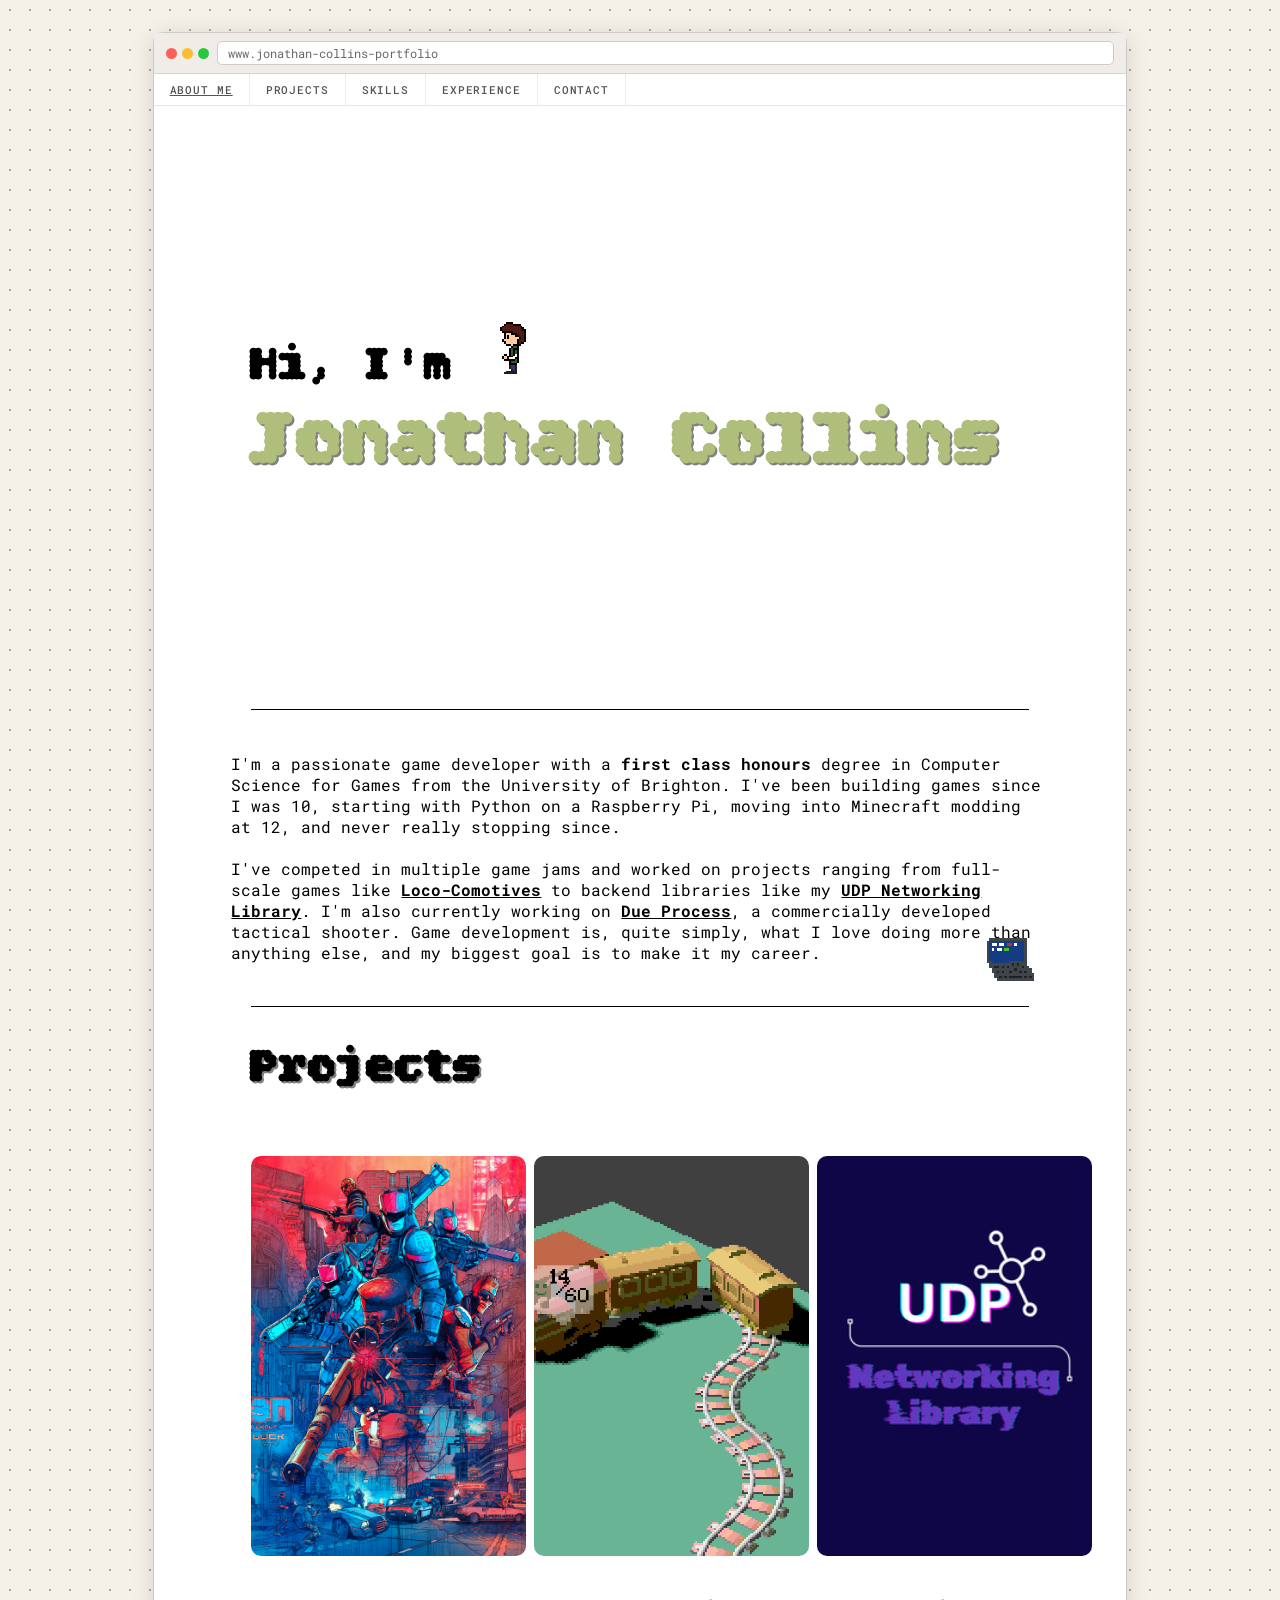
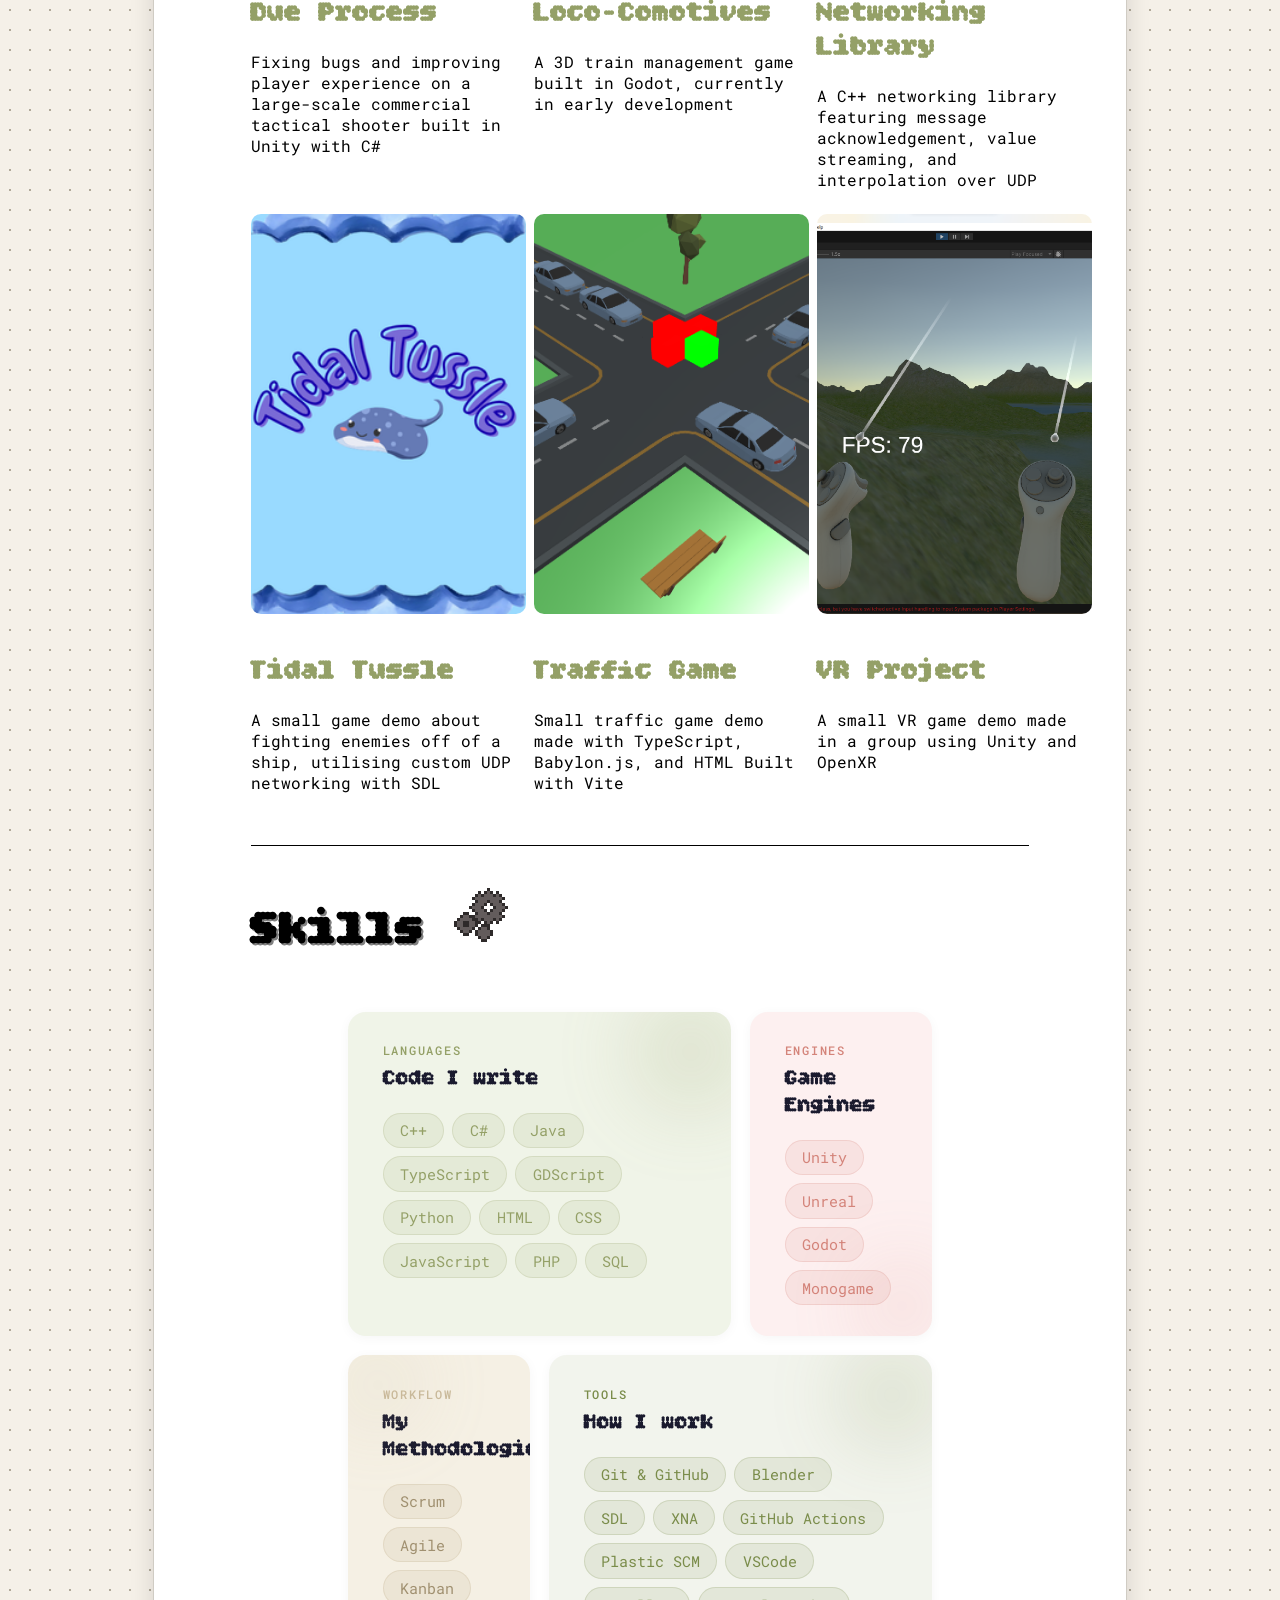
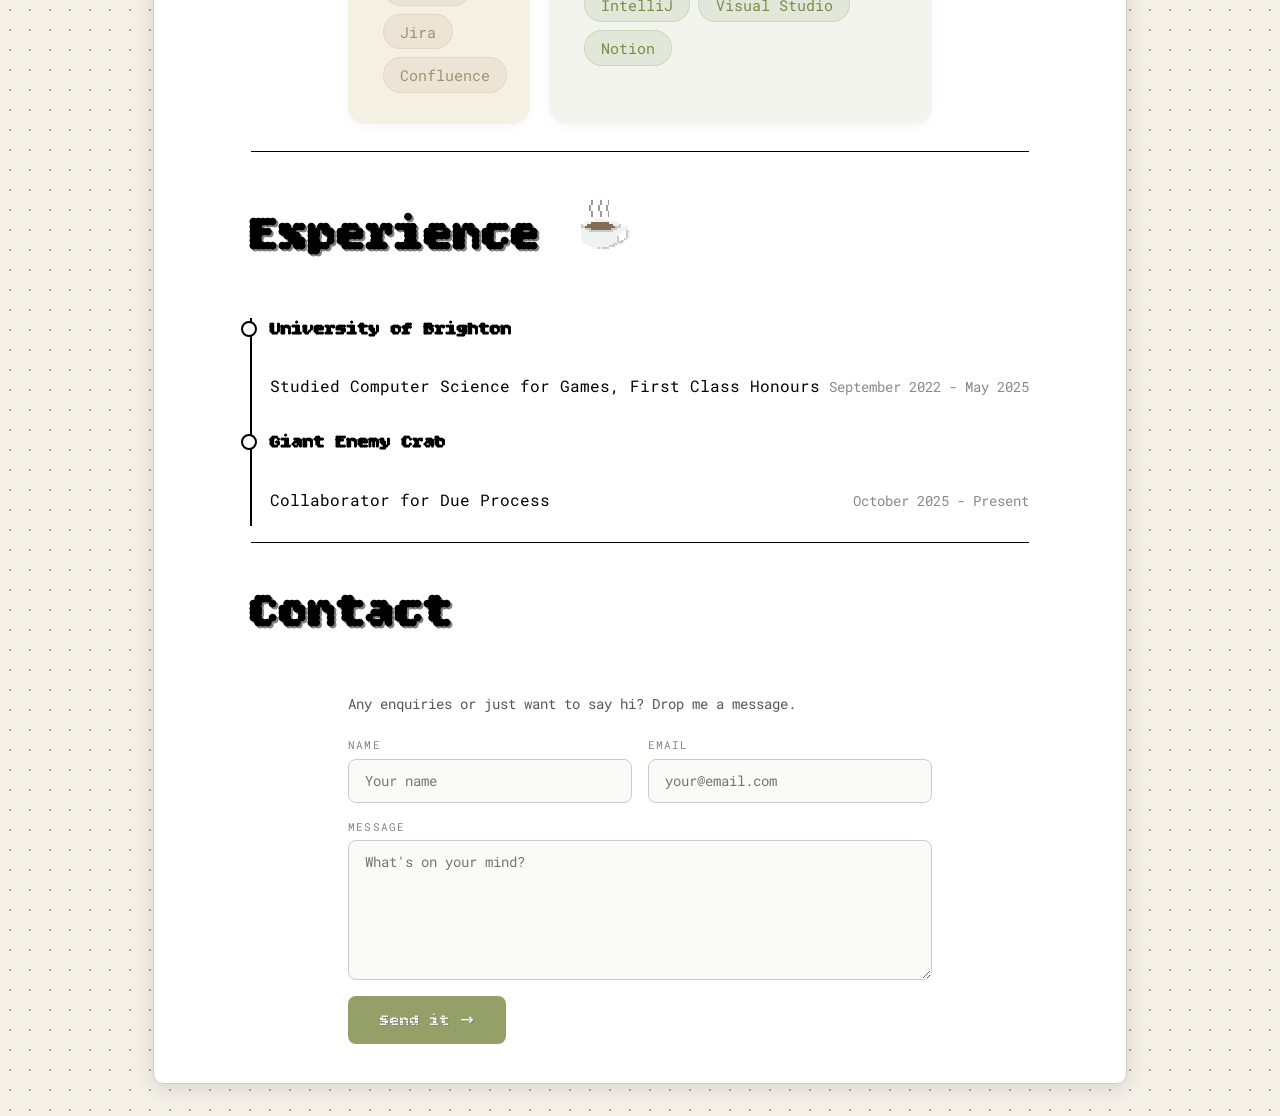
==== index.html @ 37aedd8f "Updated fake url in search bar to match real URL" ====
<!DOCTYPE HTML>
<html lang="en">
<head>
    <link rel="icon" type="image/x-icon" href="favicon.ico">
    <meta charset="UTF-8">
    <meta name="viewport" content="width=device-width, initial-scale=1.0">
    <title>Jonathan Collins</title>
    <link rel="stylesheet" href="stylesheet.css">
    <link rel="stylesheet" href="normalize.css">
    <link rel="preconnect" href="https://fonts.googleapis.com">
    <link rel="preconnect" href="https://fonts.gstatic.com" crossorigin>
    <link href="https://fonts.googleapis.com/css2?family=Bitcount:wght@100..900&family=Roboto+Mono:ital,wght@0,100..700;1,100..700&display=swap" rel="stylesheet">
</head>
<body>
    <div class="grid-bg">
        <div class="browser-window">

            <div class="search-bar">
                <div class="search-dots">
                    <div class="browser-dot dot-red"></div>
                    <div class="browser-dot dot-yellow"></div>
                    <div class="browser-dot dot-green"></div>
                </div>
                <div class="browser-address">www.jonathan-collins-portfolio</div>
            </div>

            <div class="nav">
                <a class="nav-item active">About Me</a>
                <a href="#project" class="nav-item">Projects</a>
                <a href="#skills" class="nav-item">Skills</a>
                <a href="#experience" class="nav-item">Experience</a>
                <a href="#contact" class="nav-item">Contact</a>
            </div>

            <div class="browser-intro">
                <div class="intro-content">
                    <div>
                        <h1>Hi, I'm 
                            <img src="images/little-jonny.gif" alt="Jonny sprite" class="sprite">
                            <br><span class="name-styling">Jonathan Collins</span>
                        </h1>
                    </div>
                </div>
            </div>

            <hr width="80%" size="2" color="gray">

            <div class="bio-styling">
                <p>I'm a passionate game developer with a <b>first class honours</b> degree 
                in Computer Science for Games from the University of Brighton. I've been 
                building games since I was 10, starting with Python on a Raspberry Pi, 
                moving into Minecraft modding at 12, and never really stopping since. 
                <br><br>
                I've competed in multiple game jams and worked on projects ranging from 
                full-scale games like <a href="loco.html"><b>Loco-Comotives</b></a> to backend libraries like
                my <a href="networking-library.html"><b>UDP Networking Library</b></a>. I'm also currently working on 
                <a href="due-process.html"><b>Due Process</b></a>, a commercially developed tactical shooter.
                Game development is, quite simply, what I love doing more than anything else, and my biggest goal
                is to make it my career.</p>
                <img src="images/laptop-sprite.gif" alt="Laptop Sprite" class="laptop-sprite">
            </div>

            <hr width="80%" size="2" color="gray">

            <div class="project-library">
                <h1 class="project-title" id="project">Projects</h1>
            </div>

            <div class="project-images-gd">
                <a href="due-process.html"><img src="images/due-process.webp" alt="Due Process" class="due-process-img"></a>
                <a href="loco.html"><img src="images/loco-1.png" alt="Loco-Comotives" class="loco-comotives-img"></a>
                <a href="networking-library.html"><img src="images/network-library.png" alt="Network Library" class="network-library-img"></a>
                <div class="dp-desc">
                    <h2><a href="due-process.html">Due Process</a></h2>
                    <p>Fixing bugs and improving player experience on a large-scale commercial tactical shooter built in Unity with C#</p>
                </div>
                <div class="lc-desc">
                    <h2><a href="loco.html">Loco-Comotives</a></h2>
                    <p>A 3D train management game built in Godot, currently in early development</p>
                </div>
                <div class="udp-desc">
                    <h2><a href="networking-library.html">Networking Library</a></h2>
                    <p>A C++ networking library featuring message acknowledgement, value streaming, and interpolation over UDP</p>
                </div>
                <a href="tidal-tussle.html"><img src="images/tidal-tussle.png" alt="Tidal Tussle" class="tidal-tussle-img"></a>
                <a href="traffic-game.html"><img src="images/traffic-game.png" alt="Traffic Game" class="traffic-game-img"></a>
                <a href="vr-project.html"><img src="images/VR-1.png" alt="VR Project" class="vr-project-img"></a>
                <div class="tidal-tussle-desc">
                    <h2><a href="tidal-tussle.html">Tidal Tussle</a></h2>
                    <p>A small game demo about fighting enemies off of a ship, utilising custom UDP networking with SDL</p>
                </div>
                <div class="traffic-game-desc">
                    <h2><a href="traffic-game.html">Traffic Game</a></h2>
                    <p>Small traffic game demo made with TypeScript, Babylon.js, and HTML Built with Vite</p>
                </div>
                <div class="vr-desc">
                    <h2><a href="vr-project.html">VR Project</a></h2>
                    <p>A small VR game demo made in a group using Unity and OpenXR</p>
                </div>
            </div>

            <hr width="80%" size="2" color="gray">

            <h1 class="experience-title" id="skills">Skills
                <img src="images/gears.png" alt="Gear sprite" class="gear-sprite">
            </h1>

            <div class="skills-section">
                <div class="bento">
                    <div class="card">
                        <div class="blob"></div>
                        <div class="card-category">Languages</div>
                        <div class="card-title">Code I write</div>
                        <div class="pill-group">
                            <span class="pill">C++</span>
                            <span class="pill">C#</span>
                            <span class="pill">Java</span>
                            <span class="pill">TypeScript</span>
                            <span class="pill">GDScript</span>
                            <span class="pill">Python</span>
                            <span class="pill">HTML</span>
                            <span class="pill">CSS</span>
                            <span class="pill">JavaScript</span>
                            <span class="pill">PHP</span>
                            <span class="pill">SQL</span>
                        </div>
                    </div>

                    <div class="card">
                        <div class="blob"></div>
                        <div class="card-category">Engines</div>
                        <div class="card-title">Game Engines</div>
                        <div class="pill-group">
                            <span class="pill">Unity</span>
                            <span class="pill">Unreal</span>
                            <span class="pill">Godot</span>
                            <span class="pill">Monogame</span>
                        </div>
                    </div>

                    <div class="card">
                        <div class="blob"></div>
                        <div class="card-category">Workflow</div>
                        <div class="card-title">My Methodologies</div>
                        <div class="pill-group">
                            <span class="pill">Scrum</span>
                            <span class="pill">Agile</span>
                            <span class="pill">Kanban</span>
                            <span class="pill">Jira</span>
                            <span class="pill">Confluence</span>
                        </div>
                    </div>

                    <div class="card">
                        <div class="blob"></div>
                        <div class="card-category">Tools</div>
                        <div class="card-title">How I work</div>
                        <div class="pill-group">
                            <span class="pill">Git &amp; GitHub</span>
                            <span class="pill">Blender</span>
                            <span class="pill">SDL</span>
                            <span class="pill">XNA</span>
                            <span class="pill">GitHub Actions</span>
                            <span class="pill">Plastic SCM</span>
                            <span class="pill">VSCode</span>
                            <span class="pill">IntelliJ</span>
                            <span class="pill">Visual Studio</span>
                            <span class="pill">Notion</span>
                        </div>
                    </div>
                </div>
            </div>

            <hr width="80%" size="2" color="gray">

            <h1 class="experience-title" id="experience">Experience
                <img src="images/coffee.gif" alt="Coffee sprite" class="coffee-sprite">
            </h1>

            <div class="timeline">
                <div class="entry">
                    <h3>University of Brighton</h3>
                    <div>
                        <p>Studied Computer Science for Games, First Class Honours</p>
                        <p class="subtle">September 2022 - May 2025</p>
                    </div>
                </div>
                <div class="entry">
                    <h3>Giant Enemy Crab</h3>
                    <div>
                        <p>Collaborator for Due Process</p>
                        <p class="subtle">October 2025 - Present</p>
                    </div>
                </div>
            </div>

            <hr width="80%" size="2" color="gray">

            <h1 class="experience-title" id="contact">Contact</h1>

            <div class="contact-section">
                <p class="contact-intro">Any enquiries or just want to say hi? Drop me a message.</p>
                <form action="https://formspree.io/f/xgoboboq" method="POST" class="contact-form">
                    <div class="form-row">
                        <div class="form-group">
                            <label class="form-label">Name</label>
                            <input type="text" name="name" class="form-input" placeholder="Your name" required>
                        </div>
                        <div class="form-group">
                            <label class="form-label">Email</label>
                            <input type="email" name="email" class="form-input" placeholder="your@email.com" required>
                        </div>
                    </div>
                    <div class="form-group">
                        <label class="form-label">Message</label>
                        <textarea name="message" class="form-input form-textarea" placeholder="What's on your mind?" required></textarea>
                    </div>
                    <button type="submit" class="form-submit">Send it →</button>
                </form>
            </div>

        </div>
    </div>
    <script src="script.js"></script>
</body>
</html>
---- stylesheet.css ----
html {
  scroll-behavior: smooth;
}

.grid-bg {
    min-height: 100vh;
    width: 100%;
    background-color: #f5f0e8;
    background-image: radial-gradient(circle, #b0a898 1px, transparent 1px);
    background-size: 20px 20px;
    display: flex;
    align-items: flex-start;
    justify-content: center;
    padding: 32px;
    box-sizing: border-box;
}

.browser-window {
    width: 100%;
    max-width: 80%;
    background: #fff;
    border-radius: 10px;
    border: 1px solid #d0ccc4;
    box-shadow: 0 4px 24px rgba(0,0,0,0.13);
    min-height: calc(100vh - 64px);
}

p {
    font-family: 'Roboto Mono', monospace;
}

li {
    font-family: 'Roboto Mono', monospace;
}

.nav {
    background: #fff;
    border-bottom: 1px solid #e8e4de;
    display: flex;
}

.nav-item {
    padding: 8px 16px;
    font-family: 'Roboto Mono', monospace;
    font-size: 11px;
    font-weight: 500;
    letter-spacing: 0.08em;
    color: #555;
    text-transform: uppercase;
    border-right: 1px solid #f0ede8;
    cursor: default;
    text-decoration: none;
}

.nav-item.active {
    text-decoration: underline;
}

.search-bar {
    background: #f0ede8;
    border-bottom: 1px solid #d8d4cc;
    padding: 8px 12px;
    display: flex;
    align-items: center;
    gap: 8px;
}

.search-dots {
    display: flex;
    gap: 5px;
}

.browser-dot {
    width: 11px;
    height: 11px;
    border-radius: 50%;
}

.dot-red    { background: #ff5f57; }
.dot-yellow { background: #febc2e; }
.dot-green  { background: #28c840; }

.browser-address {
    flex: 1;
    background: #fff;
    border: 1px solid #d0ccc4;
    border-radius: 5px;
    padding: 3px 10px;
    font-family: 'Roboto Mono', monospace;
    font-size: 12px;
    color: #666;
}

h1 .name-styling {
    font-size: 78px;
    color: #afbe7a;
    text-shadow: gray 2px 2px;
    transition: font-size 0.3s ease, color 0.3s ease;
}

h1 .name-styling:hover {
    font-size: 84px;
    color: #94a067;
}

h1 {
    font-family: "Bitcount", system-ui;
    font-size: 48px !important;
}

.browser-intro {
    display: flex;
    flex-direction: column;
    justify-content: center;
    align-items: flex-start;
    min-height: 400px;
    padding: 10%;
}

.game-content {
    display: flex;
    flex-direction: column;
    justify-content: center;
    align-items: flex-start;
    padding: 2%;
}

h2 {
    font-family: "Bitcount", system-ui;
    font-size: 26px;
    font-style: normal;
}

div {
    font-family: "Bitcount", system-ui;
    font-optical-sizing: auto;
    font-style: normal;

}

@keyframes fadeOut {
  to {
    opacity: 0;
    transform: translateY(-10px);
  }
}

@keyframes fadeIn {
  from {
    opacity: 0;
    transform: translateY(10px);
  }
  to {
    opacity: 1;
    transform: translateY(0);
  }
}

.browser-intro {
    animation: fadeIn 0.5s ease both;
}

.bio-styling {
    display: flex;
    padding-top: 2%;
    padding-bottom: 2%;
    padding-left: 8%;
    padding-right: 8%;
    justify-content: center;
    align-items: flex-start;
    min-height: 100px;
    text-align: centre;
    position: relative;
}

.bio-styling a {
    text-decoration: underline;
    color: #000;
}

hr {
    border: none;
    border-top: 1px solid #000;
    width: 0;
}

hr.animate {
  animation: expandLine 1s ease forwards;
}

@keyframes expandLine {
  to {
    width: 80%;
  }
}

.project-title {
    padding-left: 10%;
    text-shadow: gray 2px 2px;
}

.intro-content {
    display: flex;
    flex-direction: row;
    align-items: center;
    gap: 24px;
}

.sprite {
    width: 60px;
    image-rendering: pixelated;
}

.laptop-sprite {
    position: absolute;
    bottom: 0;
    right: 8%;
    width: 80px;
    image-rendering: pixelated;
}

.coffee-sprite {
    width: 60px;
    image-rendering: pixelated;
}

.project-images-gd img {
    width: 275px;
    height: 400px;
    object-fit: cover;
    border-radius: 10px;
    transition: transform 0.3s ease;
}

.project-images-gd img:hover {
    cursor: pointer;
    transform: scale(1.05);
}

.project-images-gd {
    display: grid;
    justify-content: centre;
    grid-template-columns: 1fr 1fr 1fr;
    grid-template-rows: 0.5fr 0.5fr 0.5fr 0.5fr;
    grid-template-areas: 
        "due-process-img loco-comotives-img network-library-img"
        "dp-desc lc-desc udp-desc"
        "tidal-tussle-img traffic-game-img vr-project-img"
        "tidal-tussle-desc traffic-game-desc vr-desc";
    padding-left: 10%;
    padding-right: 10%;
    padding-top: 2%;
    align-items: start;
    gap: 8px 8px;
    transition: transform 0.3s ease;
    margin-top: 40px;
    width: 80%;
}

.project-images-gd a {
    text-decoration: none;
    color: #94a067;
    font-size: 28px;
    transition: font-size 0.3s ease;
}

.project-images-gd a:hover {
    font-size: 30px;
}
.due-process-img {
    grid-area: due-process-img;
}

.loco-comotives-img {
    grid-area: loco-comotives-img;
}

.network-library-img {
    grid-area: network-library-img;
}

.dp-desc {
    grid-area: dp-desc;
}

.lc-desc {
    grid-area: lc-desc;
}

.udp-desc {
    grid-area: udp-desc;
}

.tidal-tussle-img {
    grid-area: tidal-tussle-img;
}

.traffic-game-img {
    grid-area: traffic-game-img;
}

.vr-project-img {
    grid-area: vr-project-img;
}

.tidal-tussle-desc {
    grid-area: tidal-tussle-desc;
}

.traffic-game-desc {
    grid-area: traffic-game-desc;
}

.vr-desc {
    grid-area: vr-desc;
}

.play-btn {
    display: inline-block;
    font-family: "Bitcount", system-ui;
    font-size: 1rem;
    background: #94a067;
    color: white;
    padding: 0.85rem 2rem;
    border-radius: 8px;
    text-decoration: none;
    text-shadow: gray 1px 1px;
    transition: background 0.2s, transform 0.15s;
}
.play-btn:hover {
    background: #7a8c4a;
    transform: translateY(-2px);
}

.experience-title {
    padding-left: 10%;
    padding-top: 10px;
    padding-bottom: 20px;
    text-shadow: gray 2px 2px;
}

.maingrid {
    display: grid;
    grid-template-columns: 50% 50%;
    padding-left: 10px;
    width: 100%;
}

.maingrid-tt {
    display: grid;
    grid-template-columns: 40% 60%;
    padding: 1% 10%;
    width: 100%;
}

.maingrid-networking {
    display: grid;
    grid-template-columns: 40% 60%;
    padding-left: 10%;
    padding-right: 10%;
    width: 100%;
}



.maingrid-traffic {
    display: grid;
    grid-template-columns: 40% 60%;
    padding-left: 10%;
    padding-right: 10%;
    width: 80%;
}

.maingrid-vr {
    display: grid;
    grid-template-columns: 50% 50%;
    padding-left: 10%;
    padding-right: 10%;
    width: 100%;
}


.gallery{
    display: flex;
    width: 100%;
    gap: 5px;
}

.gallery img {
    height: 250px;
    flex: 1;
    object-fit: cover;
    object-position: center;
    overflow: hidden;
    transition: 0.5s all cubic-bezier(0.175, 0.885, 0.32, 1);
    cursor: pointer;
}

.gallery img:hover{
    flex: 2
}

.networking-header {
    color: purple;
    text-shadow: black 2px 2px;
}

.glow-purple {
    text-shadow: 2px 2px 5px plum;
}

.joystick, .fish {
    height: 70px;
    float: right;
}

.demo-img, iframe {
    border: 1px solid #94a067;
    border-radius: 6px;
}

.features-list {
    display: grid;
    grid-template-columns: 1fr 1fr;
    width: 60%;
    text-align: center;
    gap: 10px;
    list-style: none;
    padding: 0;
}

.features-list li {
    border: 1px solid purple;
    border-left: 3px solid purple;
    border-radius: 4px;
}

.timeline {
  position: relative;
  padding-left: 12%;
  padding-right: 10%
}

.timeline::before {
  content: '';
  position: absolute;
  left: calc(10% - 1px); /* align with where content starts */
  top: 0;
  width: 2px;
  height: 100%;
  background: #000;
}
.entry {
  position: relative;
  margin-bottom: 1rem;
}

.entry::before {
  content: '';
  position: absolute;
  left: calc(-2% - 14px); /* pulls it back to sit on the line */
  top: 3px;
  width: 12px;
  height: 12px;
  border-radius: 50%;
  background: #fff;
  border: 2px solid #000;
}
.entry div {
  display: flex;
  justify-content: space-between;
  align-items: baseline;
}
.subtle {
  color: #888;
  font-size: 0.85em;
}

.maingrid-dueprocess {
    display: grid;
    grid-template-columns: 1fr 1fr;
    grid-template-areas:
        "iframe          dp-responsibilities"
        "resp2           bug";
    gap: 20px;
    padding-left: 5%;
    padding-right: 5%;
    width: 90%;
}

.dp-responsibilities {
    grid-area: dp-responsibilities;
}

.iframe {
    grid-area: iframe;
    align-self: center;
}

.features-list-tt {
    display: grid;
    grid-template-columns: 1fr 1fr;
    width: 60%;
    text-align: center;
    gap: 10px;
    list-style: none;
    padding: 0;
}

.features-list-tt li {
    border: 1px solid powderblue;
    border-left: 3px solid powderblue;
    border-radius: 4px;
}

.loco-features{
    display: grid;
    justify-content: centre;
    grid-template-columns: 1fr 1fr;
    grid-template-rows: 0.5fr;
    grid-template-areas: 
        "loco-future loco-systems";
    padding-left: 10%;
    padding-right: 10%;
    padding-top: 2%;
    align-items: start;
    gap: 5% 5%;
    transition: transform 0.3s ease;
    margin-top: 40px;
    width: 90%;
}

.traffic {
    float: right;
}

.features-list-traffic {
    display: grid;
    grid-template-columns: 1fr 1fr;
    width: 60%;
    text-align: center;
    gap: 10px;
    list-style: none;
    padding: 0;
}

.features-list-traffic li {
    border: 1px solid black;
    border-left: 3px solid black;
    border-radius: 4px;
}

.skills-section {
    padding: 0% 20%;
    padding-bottom: 2%;
}

.bento {
  display: grid;
  grid-template-columns: repeat(6, 1fr);
  gap: 1.2rem;
  width: 100%;
}

.card {
  background: var(--card);
  border: 1px solid var(--border);
  border-radius: 18px;
  padding: 1.92rem 2.16rem;
  box-shadow: 0 2px 12px rgba(0,0,0,0.04);
  transition: transform 0.25s ease, box-shadow 0.25s ease;
  animation: slideIn 0.5s ease both;
  overflow: hidden;
  position: relative;
}

.card:hover {
  transform: translateY(-4px);
  box-shadow: 0 12px 32px rgba(0,0,0,0.09);
}

.card:nth-child(1) { grid-column: span 4; background: #f0f4e8; animation-delay: 0.05s; }
.card:nth-child(2) { grid-column: span 2; background: #fdf0f0; animation-delay: 0.10s; }
.card:nth-child(3) { grid-column: span 2; background: #f5f0e4; animation-delay: 0.15s; }
.card:nth-child(4) { grid-column: span 4; background: #f2f4ed; animation-delay: 0.20s; }

@keyframes slideIn {
  from { opacity: 0; transform: translateY(20px); }
  to   { opacity: 1; transform: translateY(0); }
}

.card-icon { font-size: 1.92rem; margin-bottom: 1.08rem; display: block; }

.card-category {
  font-size: 0.78rem;
  letter-spacing: 0.14em;
  text-transform: uppercase;
  font-weight: 500;
  margin-bottom: 0.4rem;
  font-family: 'Roboto Mono', monospace;
}

.card:nth-child(1) .card-category { color: #94a067; }
.card:nth-child(2) .card-category { color: #d4847a; }
.card:nth-child(3) .card-category { color: #c9b99a; }
.card:nth-child(4) .card-category { color: #7a8c4a; }

.card-title {
  font-family: "Bitcount", system-ui;
  font-size: 1.38rem;
  font-weight: 600;
  margin-bottom: 1.32rem;
  color: #1a1a2e;
}

.pill-group { display: flex; flex-wrap: wrap; gap: 0.5rem; }

.pill {
  padding: 0.42rem 1.02rem;
  border-radius: 999px;
  font-size: 0.936rem;
  font-family: 'Roboto Mono', monospace;
  border: 1px solid transparent;
  cursor: default;
  transition: all 0.2s;
}

.card:nth-child(1) .pill { background: rgba(148,160,103,0.12); color: #94a067; border-color: rgba(148,160,103,0.2); }
.card:nth-child(1) .pill:hover { background: #94a067; color: white; }

.card:nth-child(2) .pill { background: rgba(212,132,122,0.12); color: #d4847a; border-color: rgba(212,132,122,0.2); }
.card:nth-child(2) .pill:hover { background: #d4847a; color: white; }

.card:nth-child(3) .pill { background: rgba(201,185,154,0.2); color: #a09070; border-color: rgba(201,185,154,0.3); }
.card:nth-child(3) .pill:hover { background: #c9b99a; color: white; }

.card:nth-child(4) .pill { background: rgba(122,140,74,0.12); color: #7a8c4a; border-color: rgba(122,140,74,0.2); }
.card:nth-child(4) .pill:hover { background: #7a8c4a; color: white; }

.blob {
  position: absolute;
  border-radius: 50%;
  filter: blur(40px);
  opacity: 0.2;
  pointer-events: none;
}

.card:nth-child(1) .blob { width: 120px; height: 120px; background: #94a067; right: -20px; top: -20px; }
.card:nth-child(2) .blob { width:  80px; height:  80px; background: #d4847a; right: -10px; bottom: -10px; }
.card:nth-child(3) .blob { width:  80px; height:  80px; background: #c9b99a; left: -10px;  top: -10px; }
.card:nth-child(4) .blob { width: 100px; height: 100px; background: #7a8c4a; right: -10px; top: -10px; }

@media (max-width: 640px) {
  .card:nth-child(n) { grid-column: span 6; }
}

.contact-section {
    padding: 0 20%;
    padding-bottom: 4%;
}

.contact-intro {
    margin-bottom: 1.5rem;
    color: #555;
    font-size: 0.9rem;
}

.contact-form {
    display: flex;
    flex-direction: column;
    gap: 1rem;
}

.form-row {
    display: grid;
    grid-template-columns: 1fr 1fr;
    gap: 1rem;
}

.form-group {
    display: flex;
    flex-direction: column;
    gap: 0.4rem;
}

.form-label {
    font-family: 'Roboto Mono', monospace;
    font-size: 0.7rem;
    letter-spacing: 0.1em;
    text-transform: uppercase;
    color: #888;
}

.form-input {
    font-family: 'Roboto Mono', monospace;
    font-size: 0.85rem;
    padding: 0.75rem 1rem;
    border: 1px solid #d0ccc4;
    border-radius: 8px;
    background: #fafaf8;
    color: #333;
    outline: none;
    transition: border-color 0.2s, box-shadow 0.2s;
    width: 100%;
    box-sizing: border-box;
}

.form-input:focus {
    border-color: #94a067;
    box-shadow: 0 0 0 3px rgba(148, 160, 103, 0.15);
}

.form-textarea {
    resize: vertical;
    min-height: 140px;
}

.form-submit {
    font-family: "Bitcount", system-ui;
    font-size: 1rem;
    background: #94a067;
    color: white;
    border: none;
    border-radius: 8px;
    padding: 0.85rem 2rem;
    cursor: pointer;
    align-self: flex-start;
    transition: background 0.2s, transform 0.15s;
    text-shadow: gray 1px 1px;
}

.form-submit:hover {
    background: #7a8c4a;
    transform: translateY(-2px);
}


.tt-grade-badge {
    display: inline-flex;
    align-items: center;
    gap: 8px;
    background: #E1F5EE;
    border: 1px solid #5DCAA5;
    border-radius: 6px;
    padding: 6px 14px;
    font-size: 13px;
    font-weight: 700;
    color: #085041;
    font-family: 'Space Mono', monospace;
}

.tt-grade-num {
    font-size: 20px;
    font-weight: 700;
    color: #0F6E56;
}

.tt-row-pro .tt-icon { color: #0F6E56; }
.tt-row-con .tt-icon { color: #A32D2D; }
.tt-row-pro .tt-row-text { color: #085041; }
.tt-row-con .tt-row-text { color: #555; }


.tt-col {
    padding: 1.25rem;
}

.tt-col-udp  { background: #E1F5EE; }
.tt-col-tcp  { background: #f9f9f9; }

.tt-col-divider {
    display: flex;
    align-items: center;
    justify-content: center;
    padding: 0 1rem;
    font-size: 11px;
    font-weight: 700;
    color: #999;
    border-left: 1px solid #ccc;
    border-right: 1px solid #ccc;
    background: #fff;
    writing-mode: vertical-rl;
    letter-spacing: 0.12em;
    text-transform: uppercase;
    font-family: 'Space Mono', monospace;
}

.tt-col-title {
    font-family: 'Syne', sans-serif;
    font-size: 16px;
    font-weight: 800;
    margin: 0 0 0.75rem;
}

.tt-col-udp .tt-col-title { color: #0F6E56; }
.tt-col-tcp .tt-col-title { color: #222; }

.tt-row {
    display: flex;
    align-items: flex-start;
    gap: 8px;
    margin-bottom: 10px;
    font-size: 12px;
    line-height: 1.5;
    font-family: 'Space Mono', monospace;
}

.tt-row:last-child { margin-bottom: 0; }


.tt-compare {
    padding: 1.5rem 5% 2rem;
    align-self: center;
}

.tt-compare-label {
    font-size: 11px;
    font-weight: 700;
    letter-spacing: 0.1em;
    text-transform: uppercase;
    color: #888;
    margin: 0 0 1rem;
    font-family: 'Space Mono', monospace;
}

.tt-compare-grid {
    display: grid;
    grid-template-columns: 1fr auto 1fr;
    align-items: stretch;
    border: 1px solid #ccc;
    border-radius: 12px;
    overflow: hidden;
}


.tt-terminal {
    background: #0d1117;
    border-radius: 10px;
    overflow: hidden;
    border: 1px solid #30363d;
    width: 70%
}

.tt-terminal-bar {
    background: #161b22;
    padding: 10px 14px;
    display: flex;
    align-items: center;
    gap: 6px;
    border-bottom: 1px solid #30363d;
}

.tt-dot {
    width: 11px;
    height: 11px;
    border-radius: 50%;
}

.tt-dot-r { background: #ff5f57; }
.tt-dot-y { background: #ffbd2e; }
.tt-dot-g { background: #28c840; }

.tt-filename {
    font-size: 11px;
    color: #8b949e;
    margin-left: 6px;
    font-family: 'Space Mono', monospace;
}

.tt-code {
    padding: 14px 16px;
    font-size: 10.5px;
    line-height: 1.65;
    color: #e6edf3;
    font-family: 'Space Mono', monospace;
    overflow-x: auto;
}

.tt-code .kw  { color: #ff7b72; }
.tt-code .fn  { color: #d2a8ff; }
.tt-code .str { color: #a5d6ff; }
.tt-code .cm  { color: #8b949e; }
.tt-code .tp  { color: #ffa657; }

.dp-header {
    display: grid;
    grid-template-columns: 1fr 1fr;
    padding-left: 10px;
    width: 100%;
    align-items: center;
}

.dp-header iframe {
    width: 100%;
    max-width: 560px;
    height: 315px;
}
/*DP VIDEO FIX*/
@media (min-width: 1025px) and (max-width: 1520px){
    .dp-header {
        grid-template-columns: 1fr;
    }
    .dp-header iframe {
        width: 100%;
        max-width: 462;
        height: 260px;
        justify-self: center;
    }
}
/*IPAD FIXES*/
@media (min-width: 769px) and (max-width: 1024px) {

  .browser-window {
    max-width: 100%;
  }

  .grid-bg {
    padding: 16px;
  }

  /* Hero grid: stack on tablet */
  .maingrid {
    grid-template-columns: 1fr;
  }
  .dp-header {
      grid-template-columns: 1fr;
  }
  .dp-header iframe {
      width: 100%;
      max-width: 462;
      height: 260px;
      justify-self: center;

  }

  .maingrid iframe {
    width: 100%;
    height: 260px;
  }

  /* Due Process bottom section: 2x2 grid instead of broken 2-col */
  .maingrid-dueprocess {
    grid-template-columns: 1fr 1fr;
    grid-template-areas:
      "iframe       dp-responsibilities"
      "resp2        bug";
    width: auto;
    padding-left: 4%;
    padding-right: 4%;
  }

  .maingrid-dueprocess .iframe iframe {
    width: 100%;
  }

  /* Tidal Tussle grids */
  .maingrid-tt,
  .maingrid-networking {
    grid-template-columns: 1fr;
    padding-left: 4%;
    padding-right: 4%;
    width: auto;
  }

  .tt-terminal {
    width: 100%;
    box-sizing: border-box;
  }

  .tt-compare-grid {
    grid-template-columns: 1fr auto 1fr;
  }

  /* Other project grids */
  .maingrid-traffic,
  .maingrid-vr {
    grid-template-columns: 1fr;
    padding-left: 4%;
    padding-right: 4%;
    width: auto;
  }

  /* Skills: 2 col instead of 6 */
  .bento {
    grid-template-columns: 1fr 1fr;
  }

  .card:nth-child(n) {
    grid-column: span 1;
  }

  .skills-section {
    padding: 0 8%;
    padding-bottom: 4%;
  }

  .contact-section {
    padding: 0 8%;
    padding-bottom: 4%;
  }

  /* Project grid */
  .project-images-gd {
    grid-template-columns: 1fr 1fr;
    grid-template-areas:
      "due-process-img     loco-comotives-img"
      "dp-desc             lc-desc"
      "network-library-img tidal-tussle-img"
      "udp-desc            tidal-tussle-desc"
      "traffic-game-img    vr-project-img"
      "traffic-game-desc   vr-desc";
    padding-left: 4%;
    padding-right: 4%;
    width: auto;
  }

  .project-images-gd img {
    width: 100%;
  }
}
/* ============================================
   MOBILE FIXES — paste at the bottom of stylesheet.css
   ============================================ */

@media (max-width: 768px) {

  /* --- Outer wrapper --- */
  .grid-bg {
    padding: 12px;
  }

  .browser-window {
    max-width: 100%;
  }

  /* --- Nav: allow wrapping, smaller text --- */
  .nav {
    flex-wrap: wrap;
  }

  .nav-item {
    font-size: 9px;
    padding: 6px 10px;
  }

  /* --- Intro --- */
  .browser-intro {
    min-height: 280px;
    padding: 8%;
  }

  h1 .name-styling {
    font-size: 48px;
  }

  h1 .name-styling:hover {
    font-size: 52px;
  }

  h1 {
    font-size: 36px !important;
  }

  /* --- Bio: hide the laptop sprite on mobile, it overlaps text --- */
  .laptop-sprite {
    display: none;
  }

  .bio-styling {
    padding: 4% 6%;
  }

  /* --- Projects: one card per project (image → title → description) --- */
  .project-images-gd {
    display: flex;
    flex-direction: column;
    padding: 0 6%;
    width: auto;
    margin-top: 20px;
    gap: 0;
  }

  /* Each image becomes the top of its card */
  .project-images-gd img {
    width: 100%;
    height: 200px;
    border-radius: 10px 10px 0 0;
    display: block;
  }

  /* Each desc block becomes the bottom of its card */
  .project-images-gd > div {
    border: 1px solid #e8e4de;
    border-top: none;
    border-radius: 0 0 10px 10px;
    padding: 12px 16px 20px;
    margin-bottom: 20px;
    background: #fafaf8;
  }

  .project-images-gd > div h2 {
    margin: 0 0 6px 0;
    font-size: 20px;
  }

  .project-images-gd > div p {
    margin: 0;
    font-size: 0.8rem;
    color: #555;
  }

  .project-images-gd a {
    font-size: 20px;
  }

  /* Reset grid-area since we're using flex now */
  .due-process-img,
  .loco-comotives-img,
  .network-library-img,
  .tidal-tussle-img,
  .traffic-game-img,
  .vr-project-img,
  .dp-desc,
  .lc-desc,
  .udp-desc,
  .tidal-tussle-desc,
  .traffic-game-desc,
  .vr-desc {
    grid-area: unset;
  }

  /* Force the correct visual order so image always comes before its desc */
  .due-process-img    { order: 1; }
  .dp-desc            { order: 2; }
  .loco-comotives-img { order: 3; }
  .lc-desc            { order: 4; }
  .network-library-img{ order: 5; }
  .udp-desc           { order: 6; }
  .tidal-tussle-img   { order: 7; }
  .tidal-tussle-desc  { order: 8; }
  .traffic-game-img   { order: 9; }
  .traffic-game-desc  { order: 10; }
  .vr-project-img     { order: 11; }
  .vr-desc            { order: 12; }

  /* --- Skills: remove the crushing side padding --- */
  .skills-section {
    padding: 0 4%;
    padding-bottom: 4%;
  }

  .bento {
    display: flex;
    flex-direction: column;
    gap: 1rem;
  }

  .card {
    width: 100%;
    box-sizing: border-box;
  }

  /* --- Timeline: stack date below description --- */
  .entry div {
    flex-direction: column;
    gap: 2px;
  }

  .subtle {
    font-size: 0.8em;
  }

  /* --- Contact: single column form --- */
  .contact-section {
    padding: 0 6%;
    padding-bottom: 6%;
  }

  .form-row {
    grid-template-columns: 1fr;
  }

  /* --- Section titles --- */
  .project-title,
  .experience-title {
    padding-left: 6%;
  }

  .project-images-gd img {
  display: none;
}

.project-images-gd > div {
  border: 1px solid #e8e4de;
  border-radius: 10px;
  padding: 12px 16px 20px;
  margin-bottom: 12px;
  background: #fafaf8;
}

  .maingrid {
    grid-template-columns: 1fr;
    padding-left: 0;
    width: 100%;
  }
  .dp-header {
      grid-template-columns: 1fr;
  }
  .dp-header iframe {
      width: 100%;
      height: 220px;
      justify-self: center;
  }
 
  .maingrid iframe {
    width: 100%;
    height: 220px;
  }
 
  /* --- Bottom section: stack Steam widget above responsibilities --- */
  .maingrid-dueprocess {
    grid-template-columns: 1fr;
    grid-template-areas:
      "iframe"
      "dp-responsibilities"
      "resp2"
      "bug";
    padding-left: 5%;
    padding-right: 5%;
    width: auto;
    gap: 20px;
  }
 
  .maingrid-dueprocess .iframe iframe {
    width: 100%;
    height: 190px;
  }
 
  /* --- Responsibilities list: single column, full width --- */
  .features-list {
    grid-template-columns: 1fr;
    width: 100%;
  }
 
  /* --- Game content padding --- */
  .game-content {
    padding: 4%;
  }

  .maingrid {
    grid-template-columns: 1fr;
    padding-left: 0;
    width: 100%;
  }
 
  .maingrid video {
    width: 100%;
    height: auto;
  }
 
  /* --- loco-features: stack text above systems list --- */
  .loco-features {
    grid-template-columns: 1fr;
    grid-template-areas: none;
    width: auto;
    padding-left: 5%;
    padding-right: 5%;
    margin-top: 20px;
  }
 
  /* --- Gallery: fixed height so it doesn't go tiny --- */
  .gallery img {
    height: 160px;
  }
 
  /* --- Game content padding --- */
  .game-content {
    padding: 4%;
  }

    .maingrid iframe {
    width: 100%;
    height: 220px;
  }
 
  /* --- Joystick: stop it floating awkwardly --- */
  .joystick {
    float: none;
    display: block;
    margin-top: 12px;
  }
 
  /* --- Features section: stack gif above features list --- */
  .maingrid-networking {
    grid-template-columns: 1fr;
    padding-left: 5%;
    padding-right: 5%;
    width: auto;
  }
 
  .maingrid-networking .demo-img {
    width: 100%;
    height: auto;
  }
 
  /* --- Features list: single column --- */
  .features-list {
    grid-template-columns: 1fr;
    width: 100%;
  }
 
  /* --- Title overflowing off screen --- */
  .networking-header {
    font-size: 1.6rem !important;
    word-break: break-word;
  }

    .maingrid .demo-img {
    width: 100%;
    height: auto;
  }
 
  /* --- Joystick: stop floating into the h2 --- */
  .joystick {
    float: none;
    display: block;
    margin-top: 12px;
  }
 
  /* --- VR features section: stack image above list --- */
  .maingrid-vr {
    grid-template-columns: 1fr;
    padding-left: 5%;
    padding-right: 5%;
    width: auto;
  }
 
  .maingrid-vr .demo-img {
    width: 100%;
    height: auto;
  }
 
  /* --- h2 getting clipped --- */
  h2 {
    font-size: 20px !important;
    word-break: break-word;
  }

    .traffic {
    float: none;
    display: block;
    margin-top: 12px;
  }
 
  /* --- Top: gameplay gif full width --- */
  .maingrid .demo-img {
    width: 100%;
    height: auto;
  }
 
  /* --- Bottom: stack cover image above text --- */
  .maingrid-traffic {
    grid-template-columns: 1fr;
    padding-left: 5%;
    padding-right: 5%;
    width: auto;
  }
 
  .maingrid-traffic .demo-img {
    width: 100%;
    height: auto;
  }
    .maingrid-tt {
    grid-template-columns: 1fr;
    padding-left: 0;
    width: 100%;
  }
 
  /* --- Fish sprite: stop floating --- */
  .fish {
    float: none;
    display: block;
    margin-top: 12px;
  }
 
  /* --- Code block: contain it, allow horizontal scroll --- */
  .tt-terminal {
    width: 100%;
    box-sizing: border-box;
    overflow-x: auto;
    margin-top: 16px;
  }
 
  .tt-code {
    white-space: pre;
    font-size: 0.7rem;
    overflow-x: auto;
  }
 
  /* --- UDP vs TCP comparison: tighten up --- */
  .tt-compare {
    padding: 0 4%;
    box-sizing: border-box;
  }
 
  .tt-compare-grid {
    gap: 8px;
  }
 
  .tt-col {
    padding: 12px;
  }
 
  .tt-col-title {
    font-size: 0.9rem;
  }
 
  .tt-row-text {
    font-size: 0.75rem;
  }
 
  .tt-choice-banner {
    font-size: 0.8rem;
  }
}

.bio-quote {
    border-left: 3px solid navy;
    margin: 1.25rem 0 0 1rem;
    padding-left: 1rem;
    font-style: italic;
    color: #555;
    font-size: 0.95em;
}
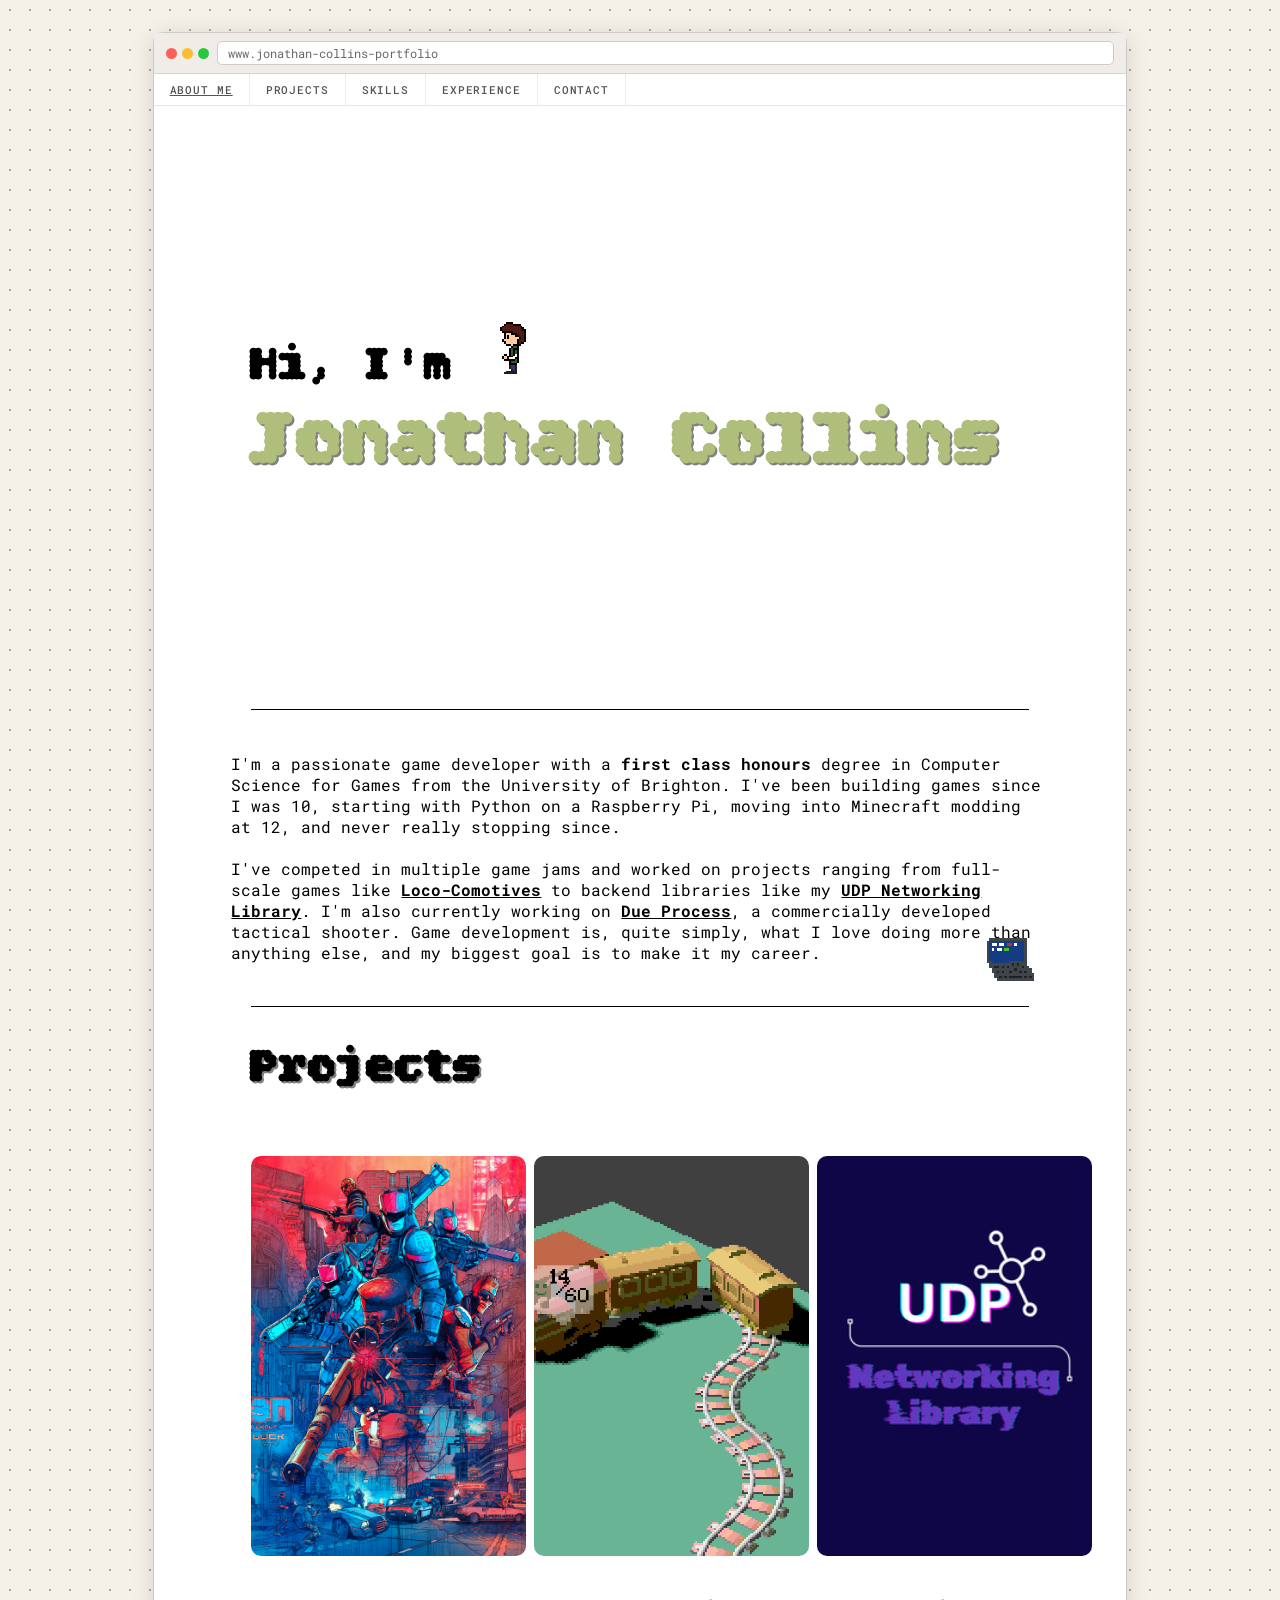
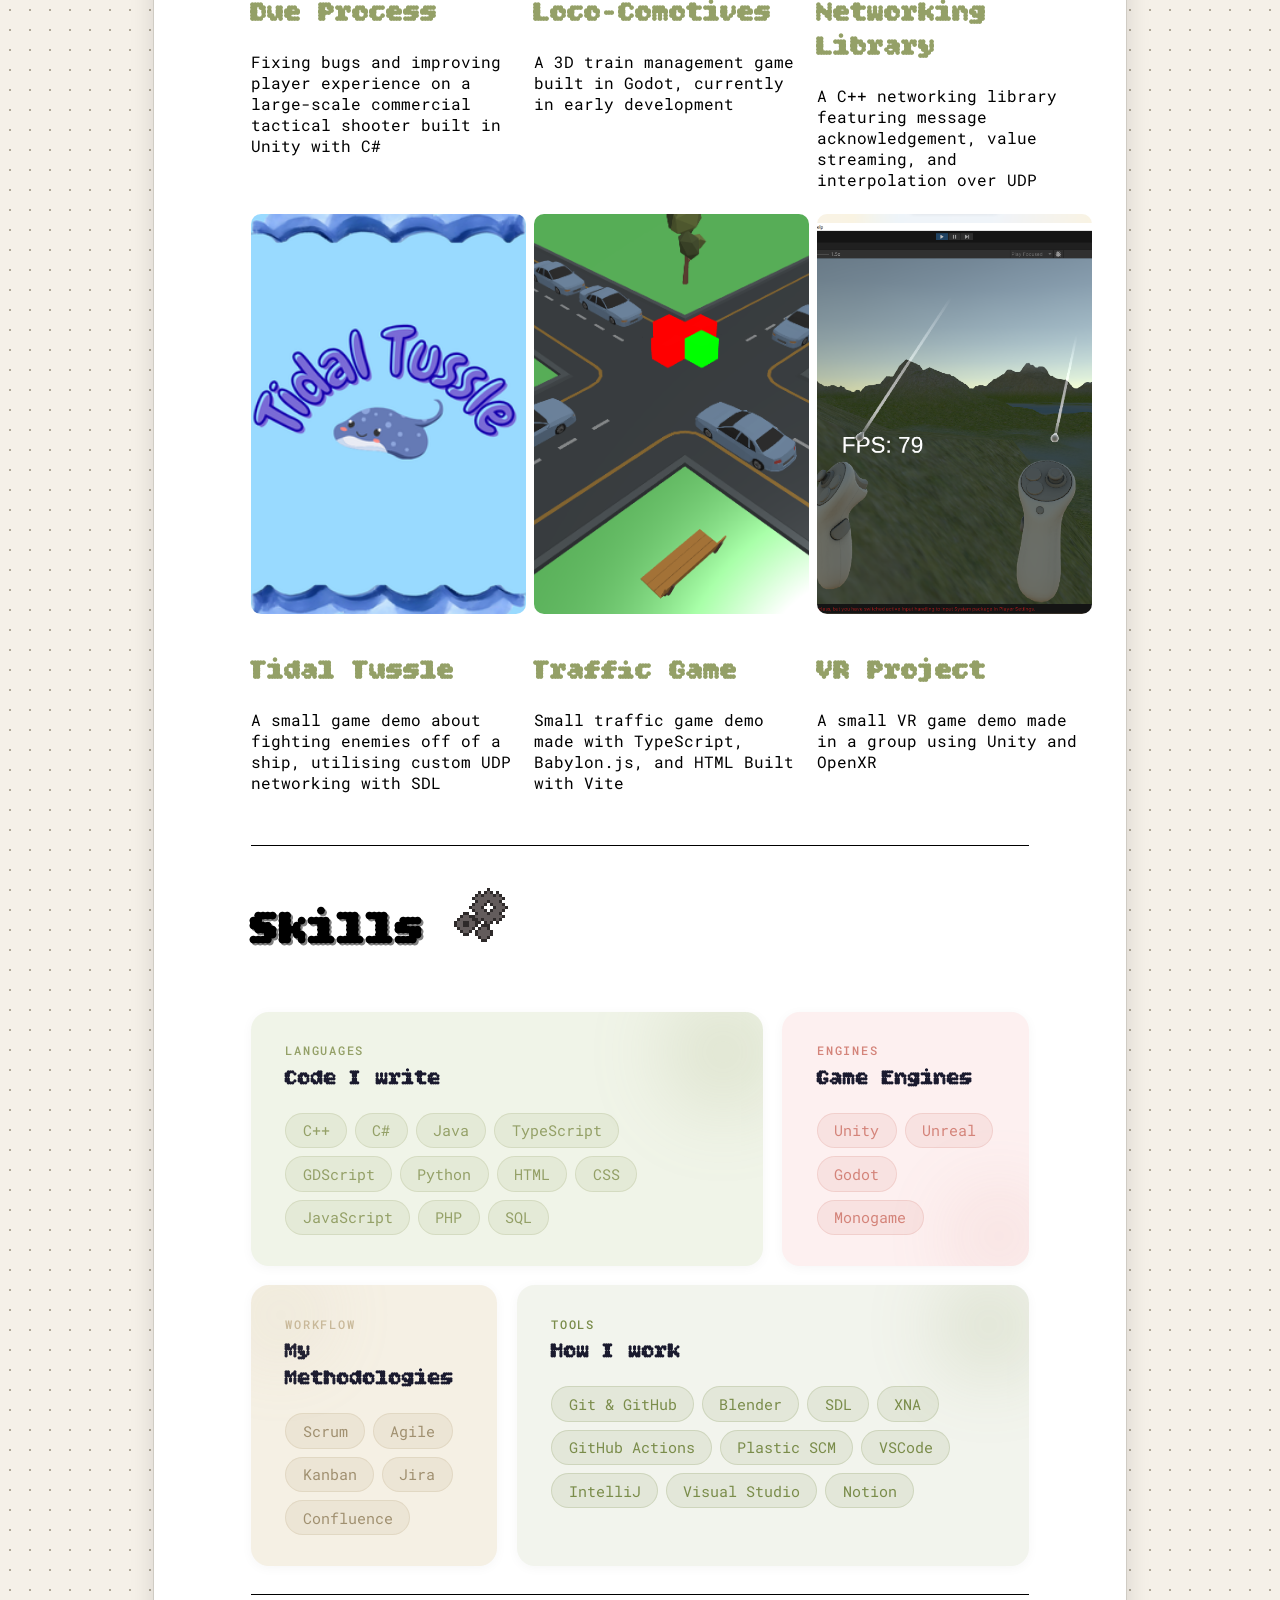
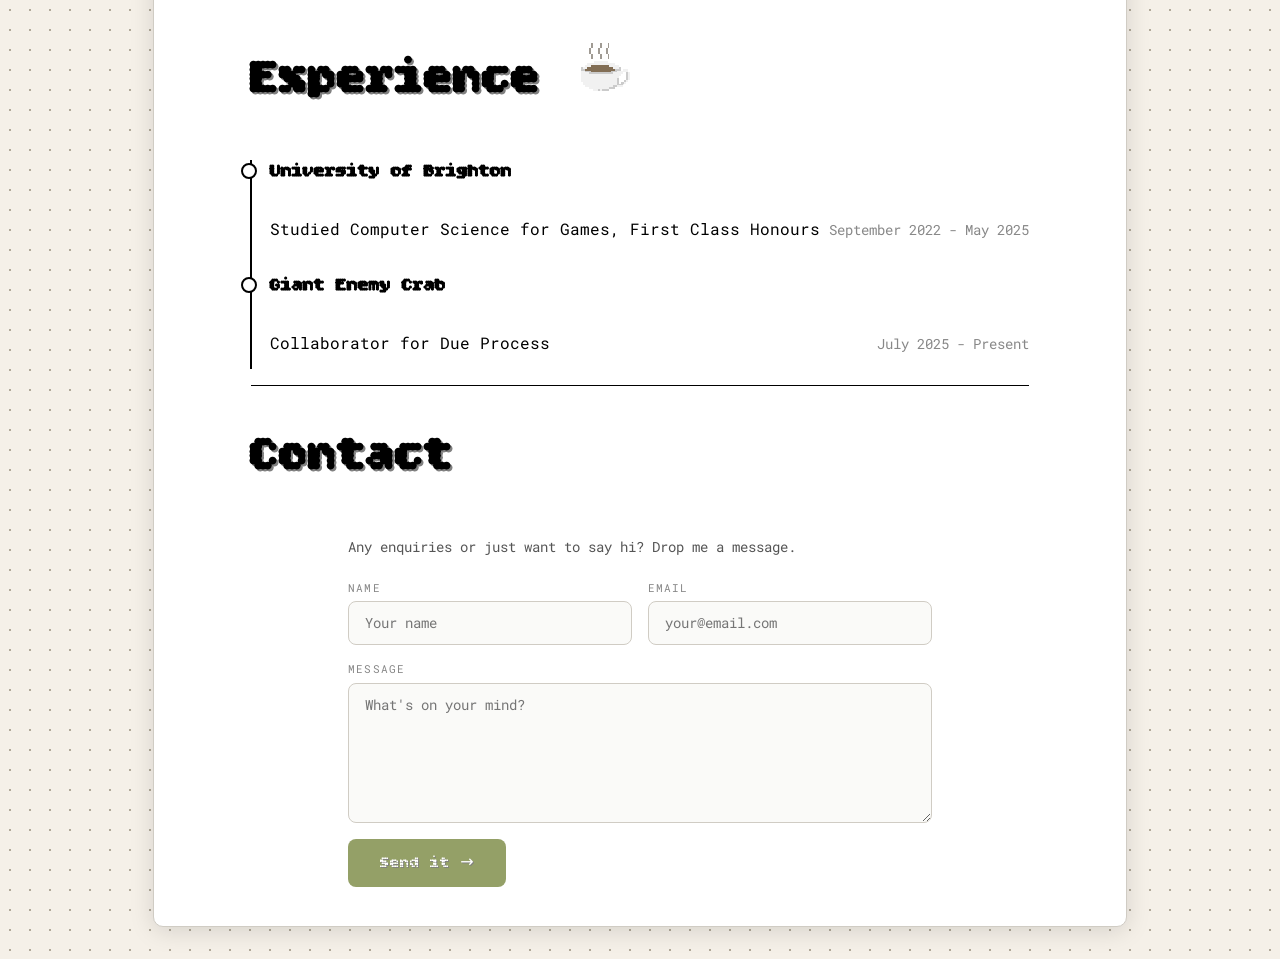
==== commit dc72ca79: "Fixed incorrect date on experience section" ====
--- a/index.html
+++ b/index.html
@@ -189,7 +189,7 @@
                     <h3>Giant Enemy Crab</h3>
                     <div>
                         <p>Collaborator for Due Process</p>
-                        <p class="subtle">October 2025 - Present</p>
+                        <p class="subtle">July 2025 - Present</p>
                     </div>
                 </div>
             </div>
--- a/stylesheet.css
+++ b/stylesheet.css
@@ -551,7 +551,7 @@
 }
 
 .skills-section {
-    padding: 0% 20%;
+    padding: 0% 10%;
     padding-bottom: 2%;
 }
 
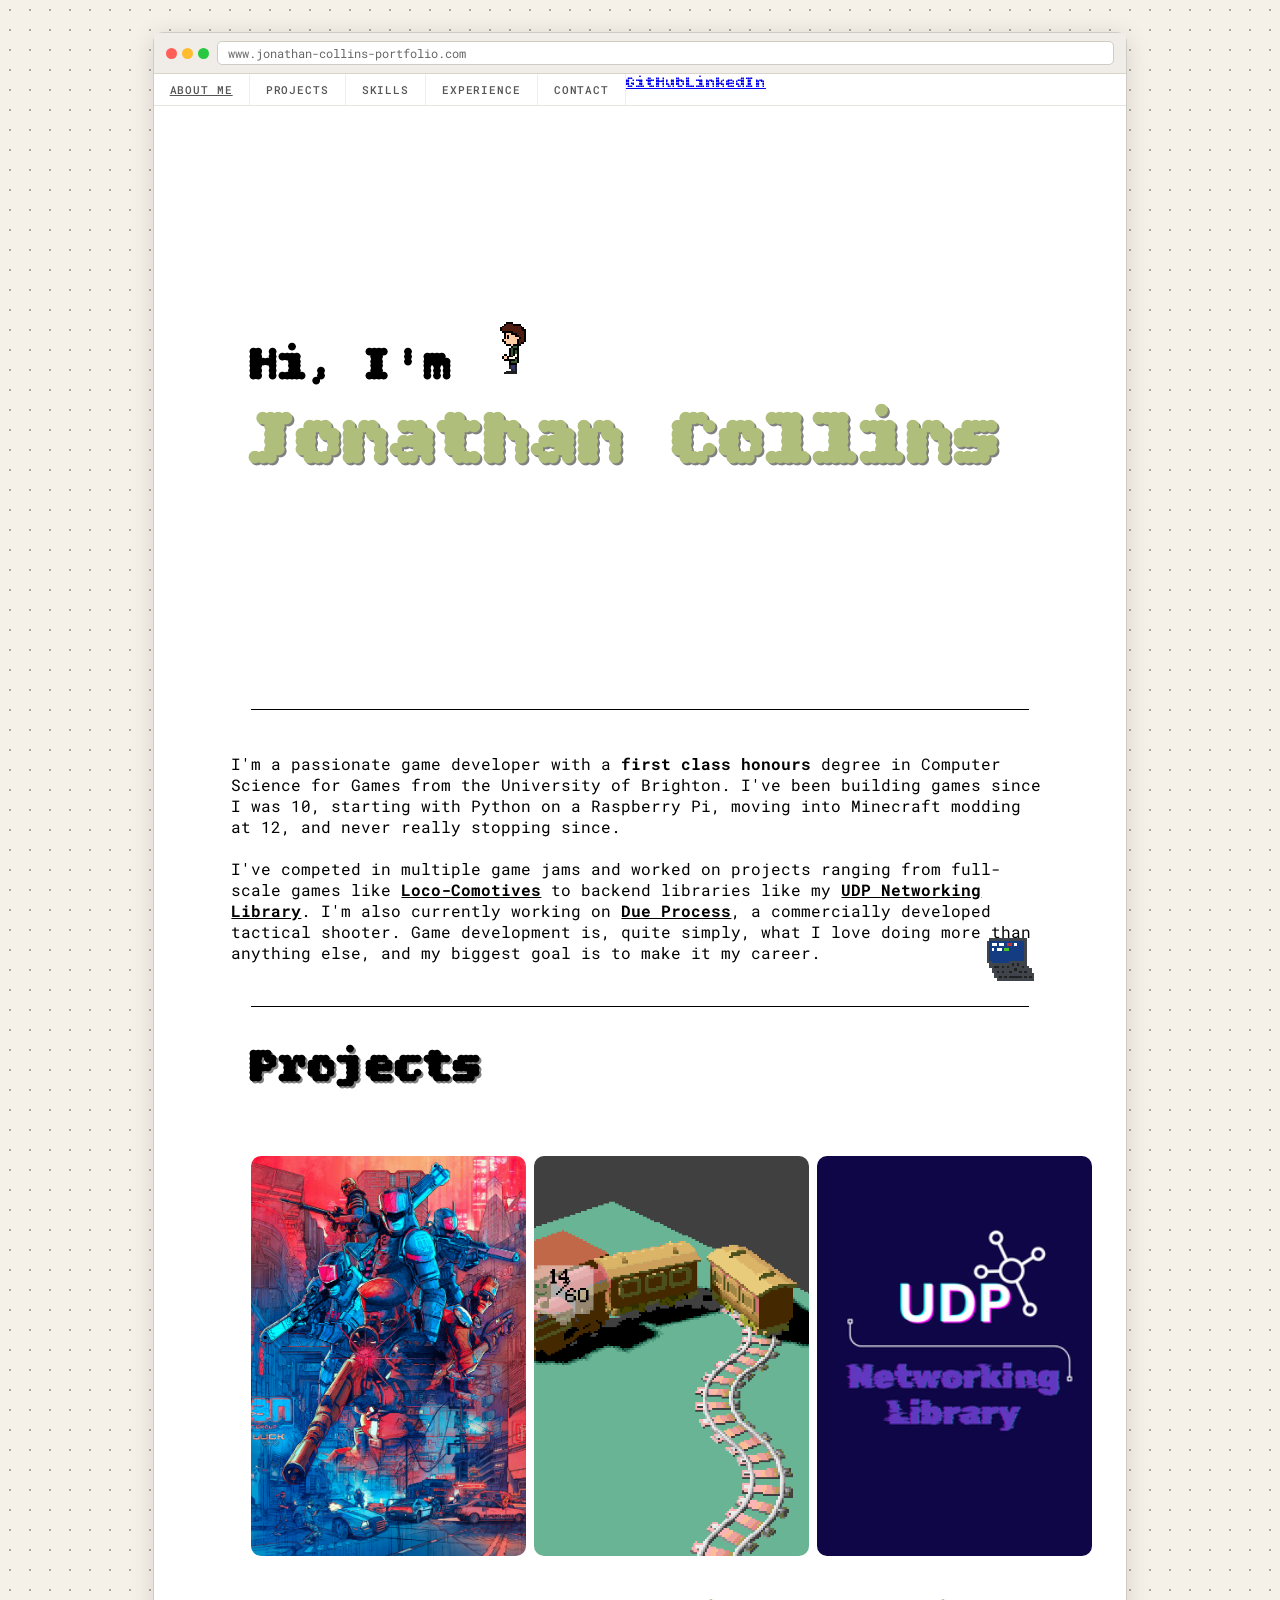
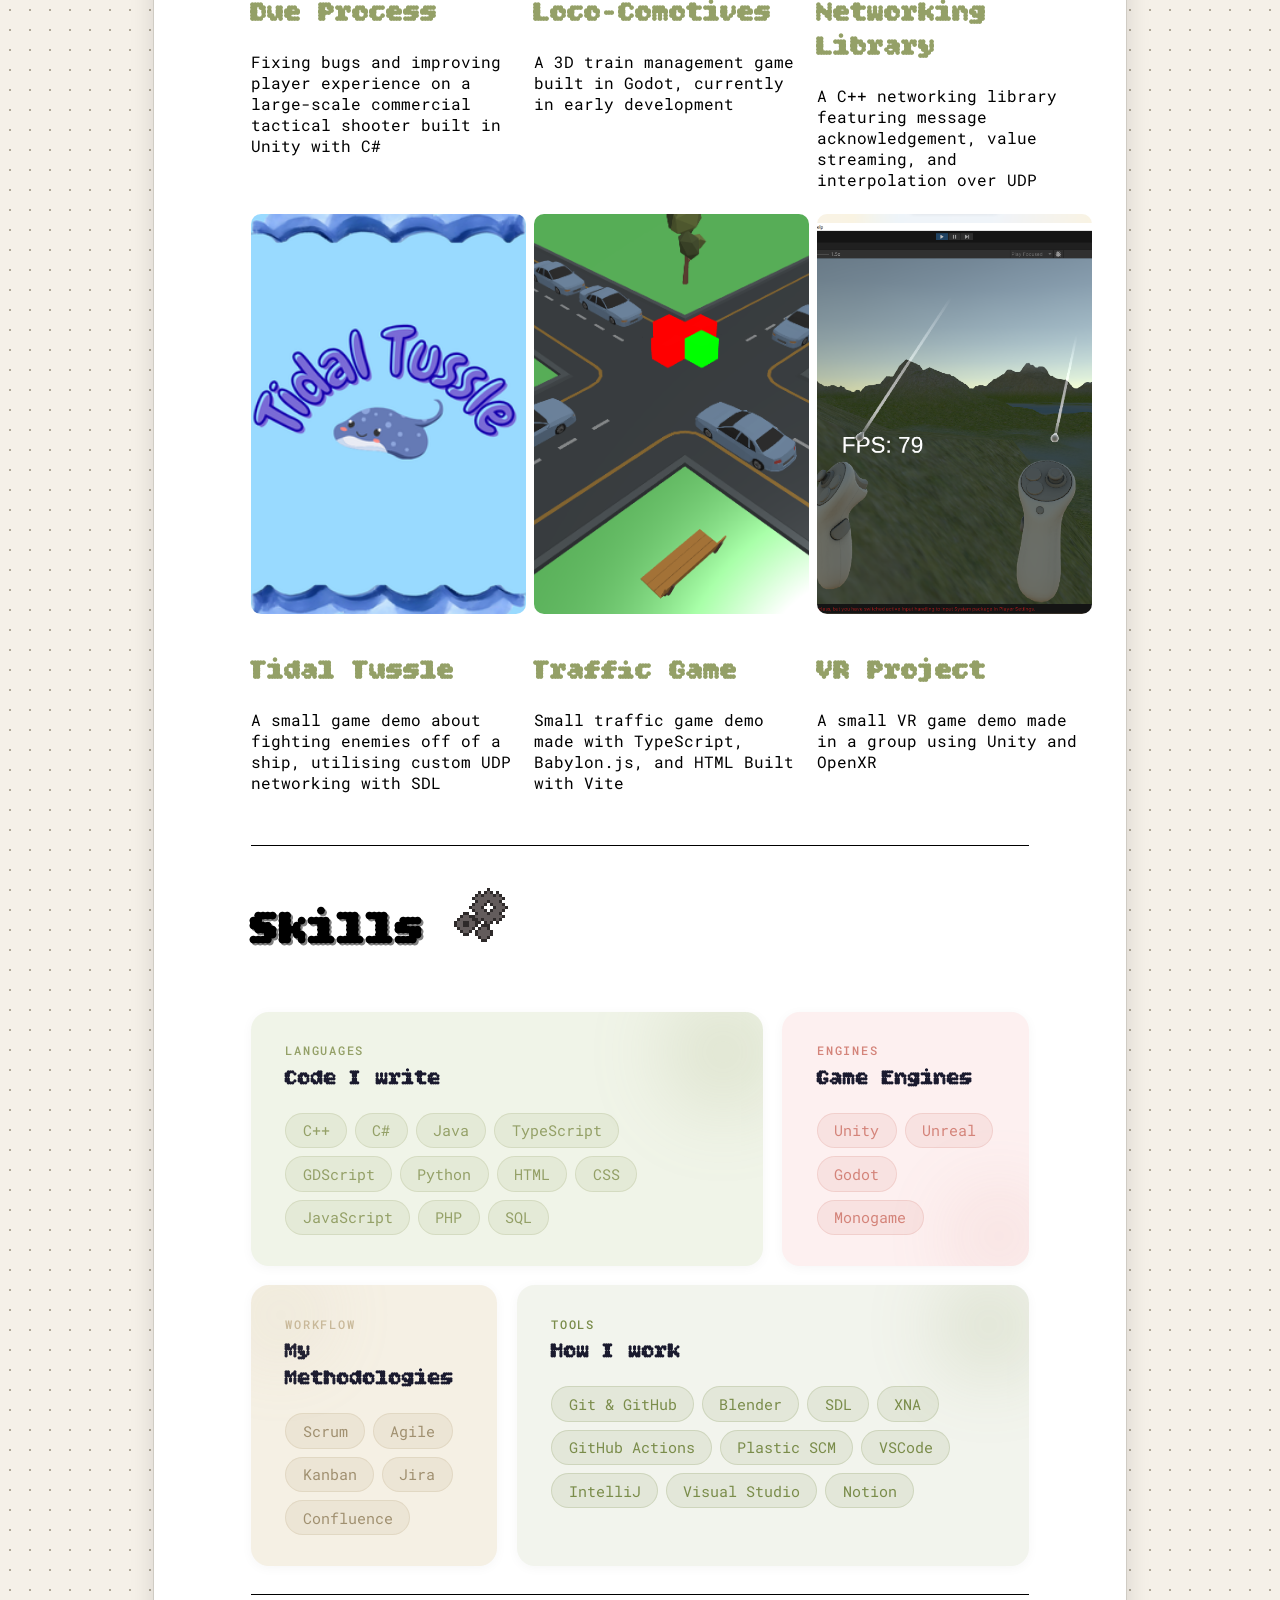
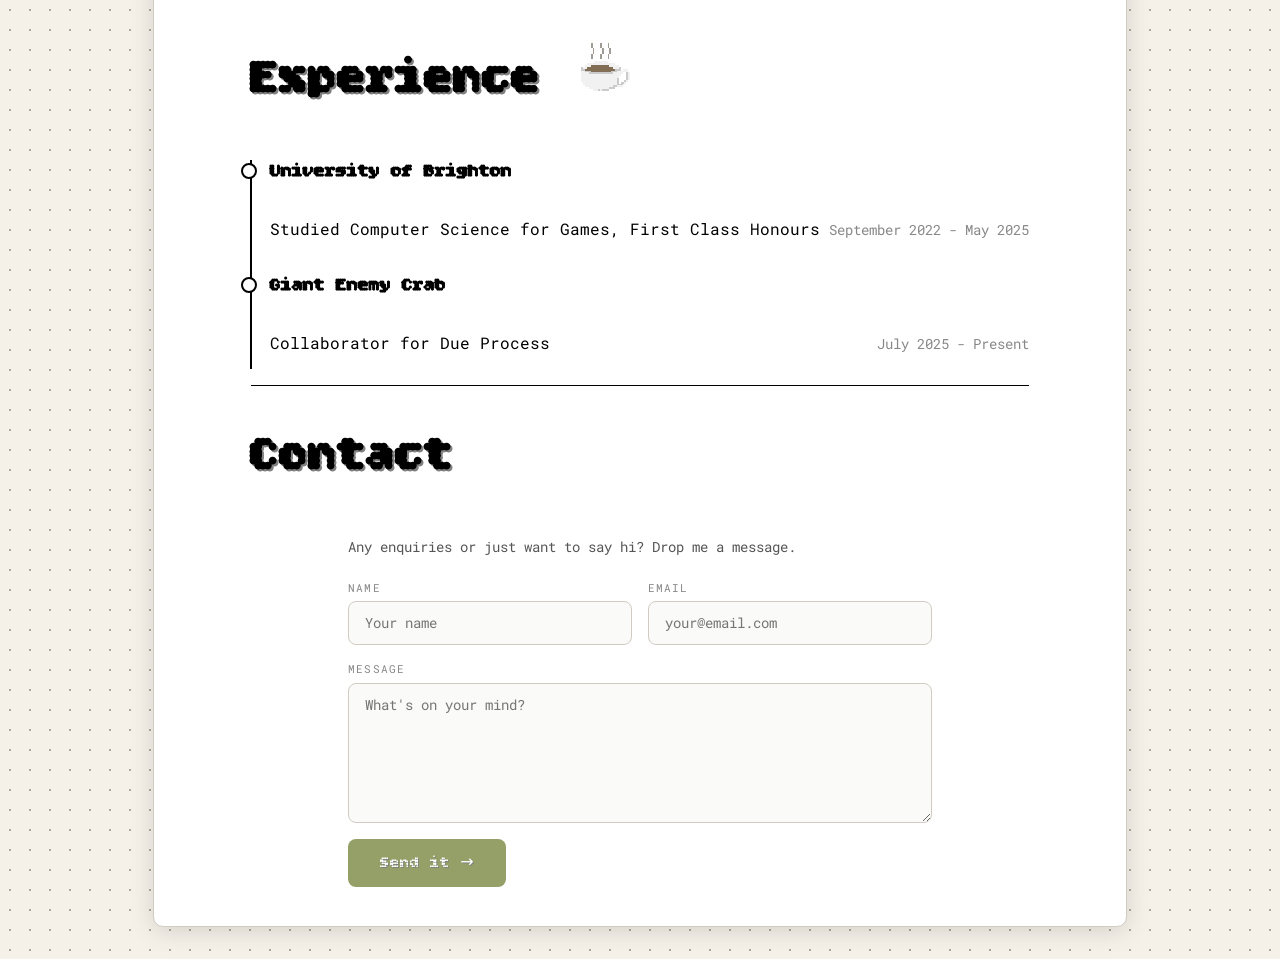
==== commit 6f56ff5b: "Added github and Linkedin links, and fixed type in url" ====
--- a/index.html
+++ b/index.html
@@ -21,7 +21,7 @@
                     <div class="browser-dot dot-yellow"></div>
                     <div class="browser-dot dot-green"></div>
                 </div>
-                <div class="browser-address">www.jonathan-collins-portfolio</div>
+                <div class="browser-address">www.jonathan-collins-portfolio.com</div>
             </div>
 
             <div class="nav">
@@ -30,6 +30,8 @@
                 <a href="#skills" class="nav-item">Skills</a>
                 <a href="#experience" class="nav-item">Experience</a>
                 <a href="#contact" class="nav-item">Contact</a>
+                <a href="https://github.com/ExtraSoupGames">GitHub</a>
+                <a href="https://www.linkedin.com/in/jonnypcollins/">LinkedIn</a>
             </div>
 
             <div class="browser-intro">
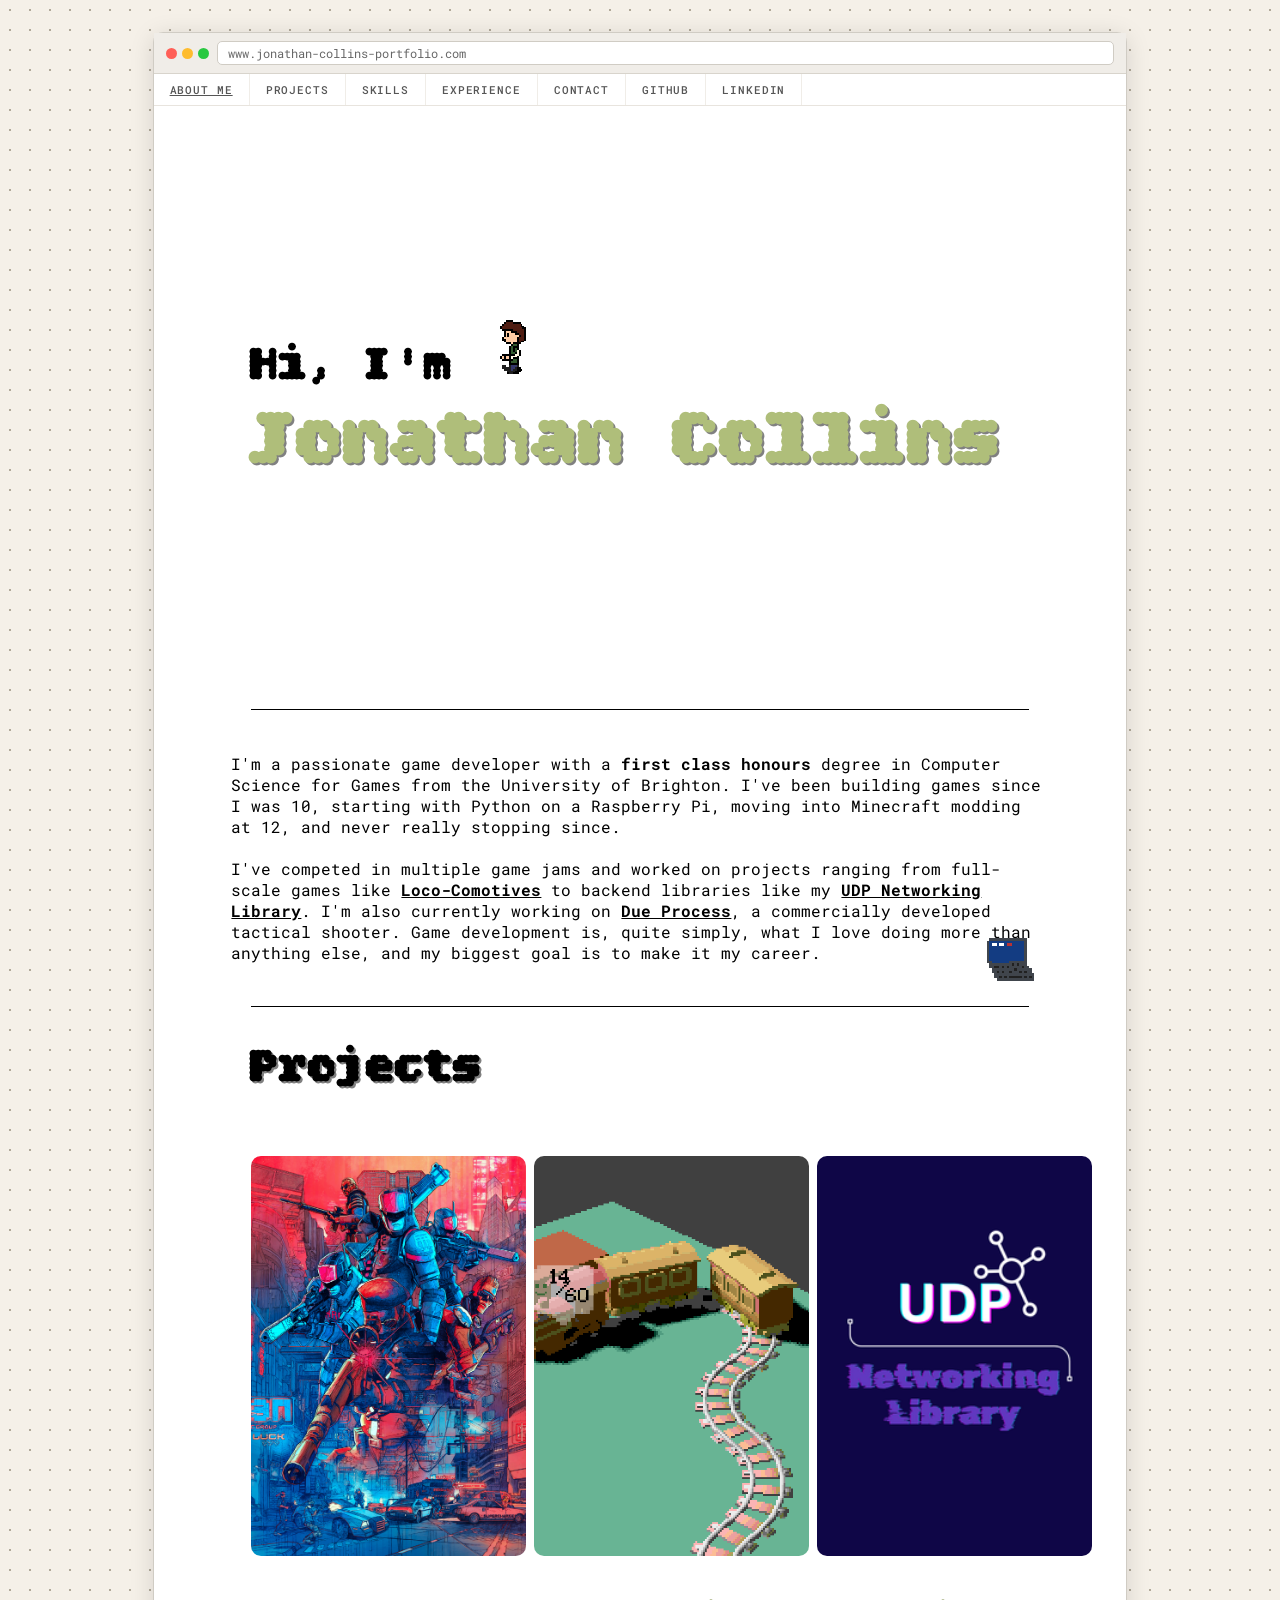
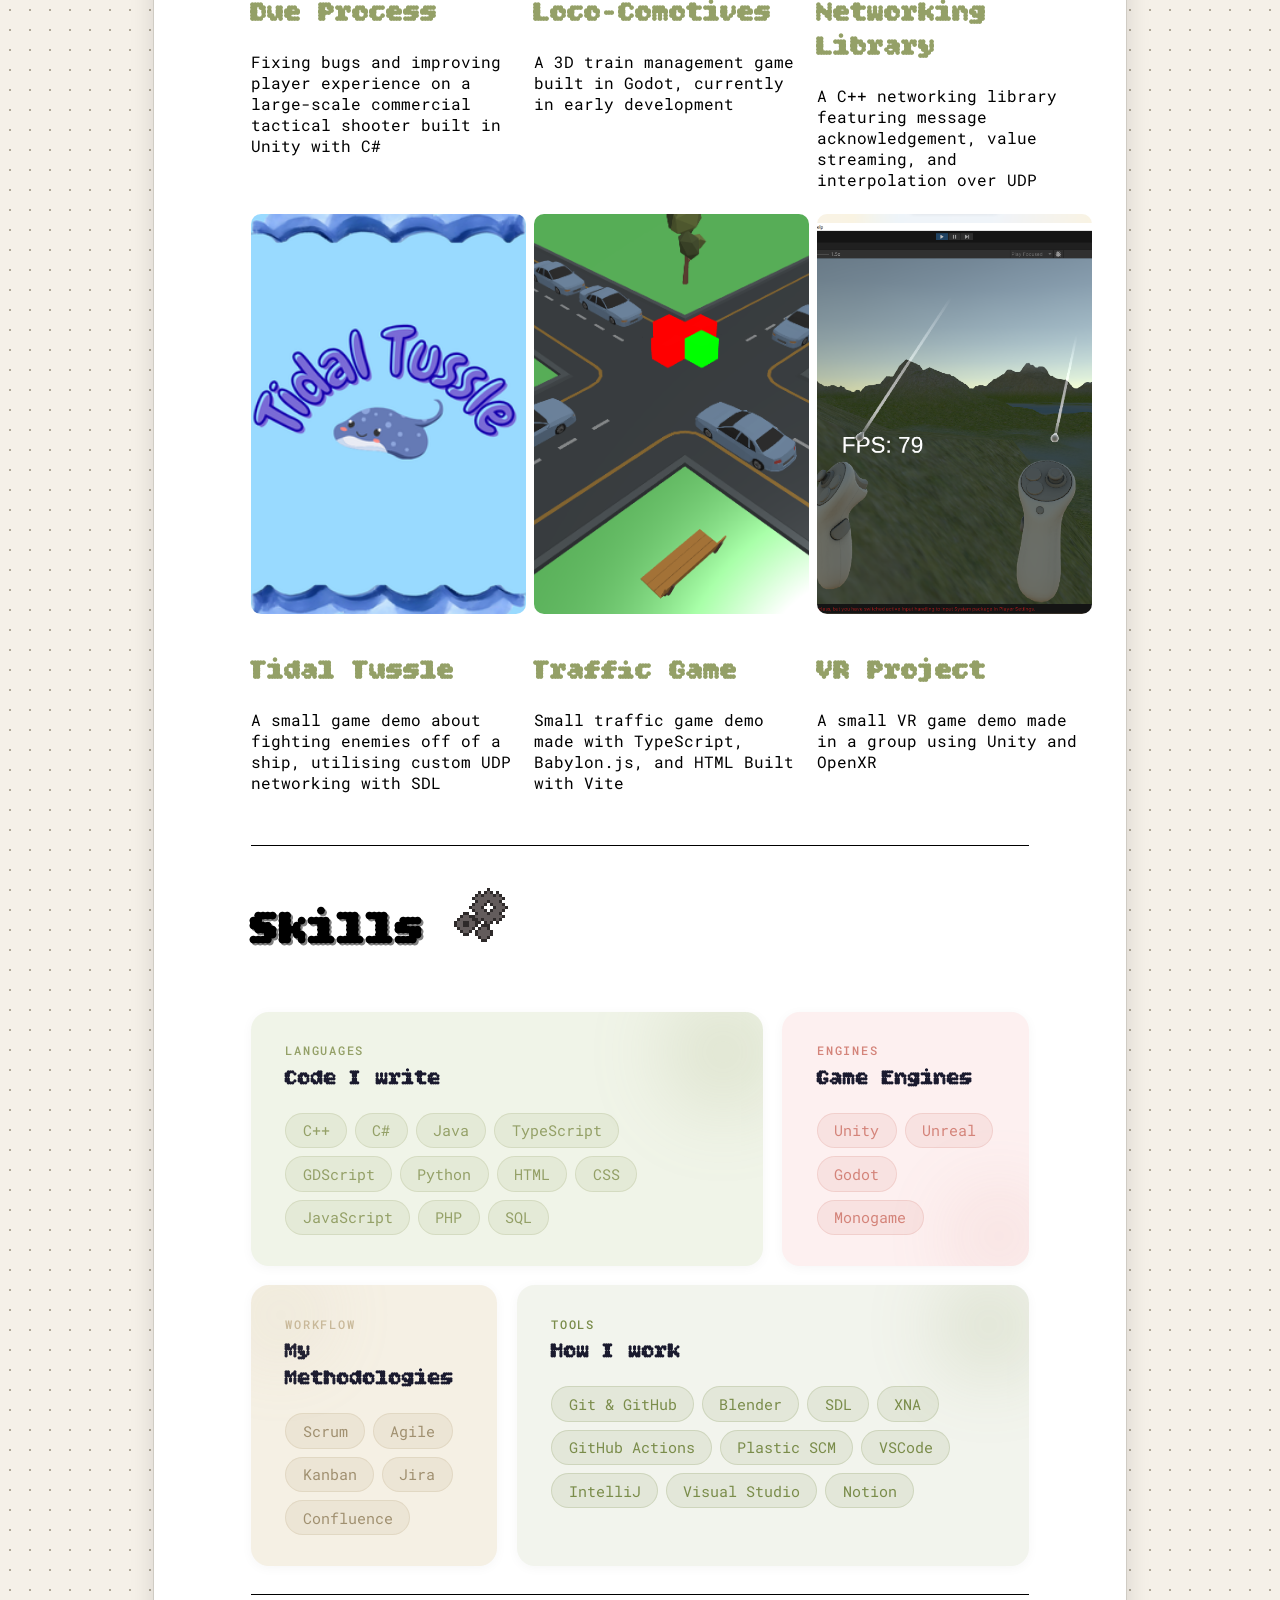
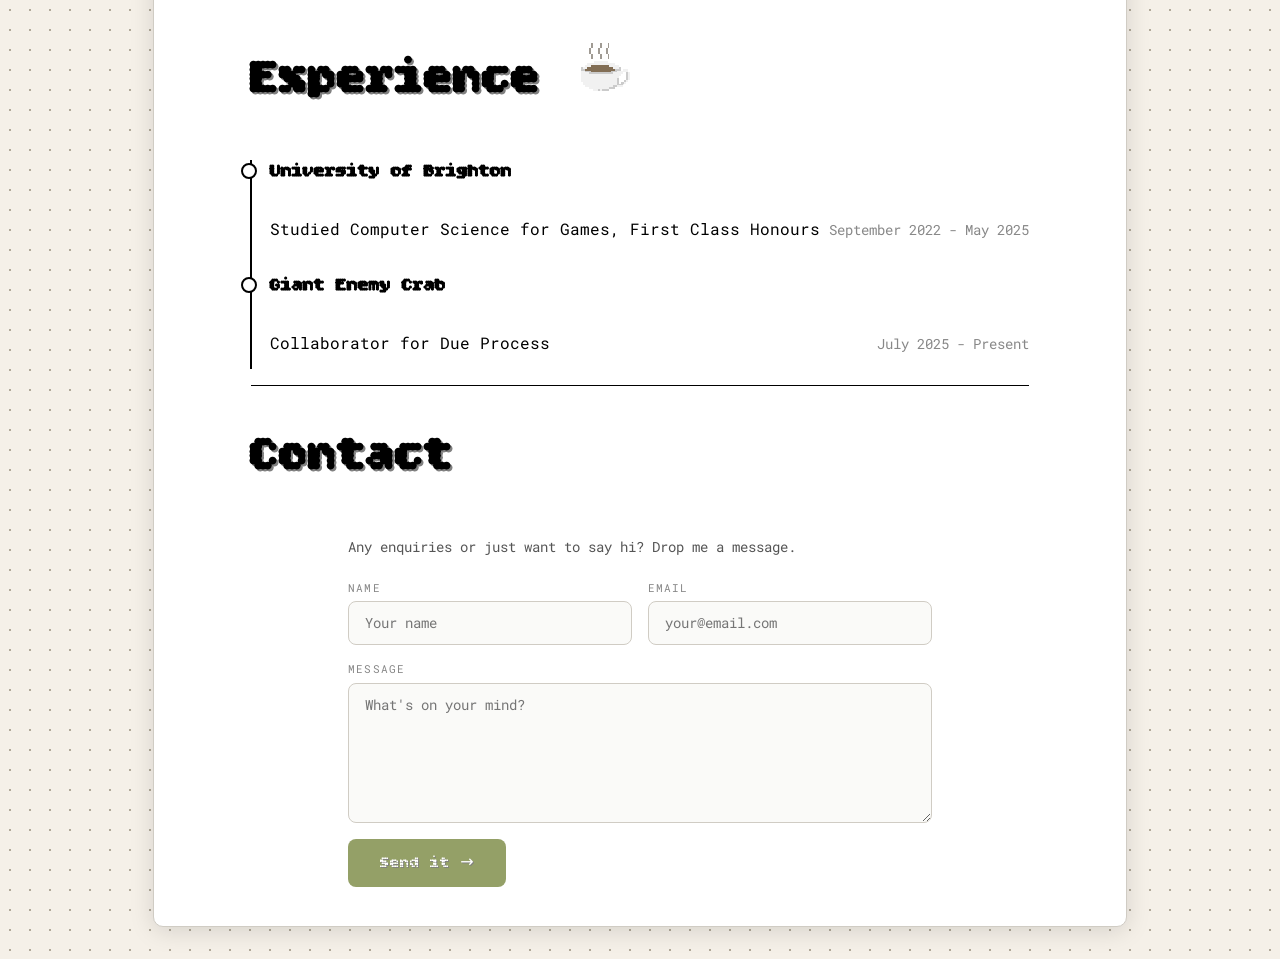
==== commit f6b04e6d: "Fixed missing link for due process page and fixed styling for links in nav bar" ====
--- a/index.html
+++ b/index.html
@@ -30,8 +30,8 @@
                 <a href="#skills" class="nav-item">Skills</a>
                 <a href="#experience" class="nav-item">Experience</a>
                 <a href="#contact" class="nav-item">Contact</a>
-                <a href="https://github.com/ExtraSoupGames">GitHub</a>
-                <a href="https://www.linkedin.com/in/jonnypcollins/">LinkedIn</a>
+                <a href="https://github.com/ExtraSoupGames"class="nav-item">GitHub</a>
+                <a href="https://www.linkedin.com/in/jonnypcollins/"class="nav-item">LinkedIn</a>
             </div>
 
             <div class="browser-intro">
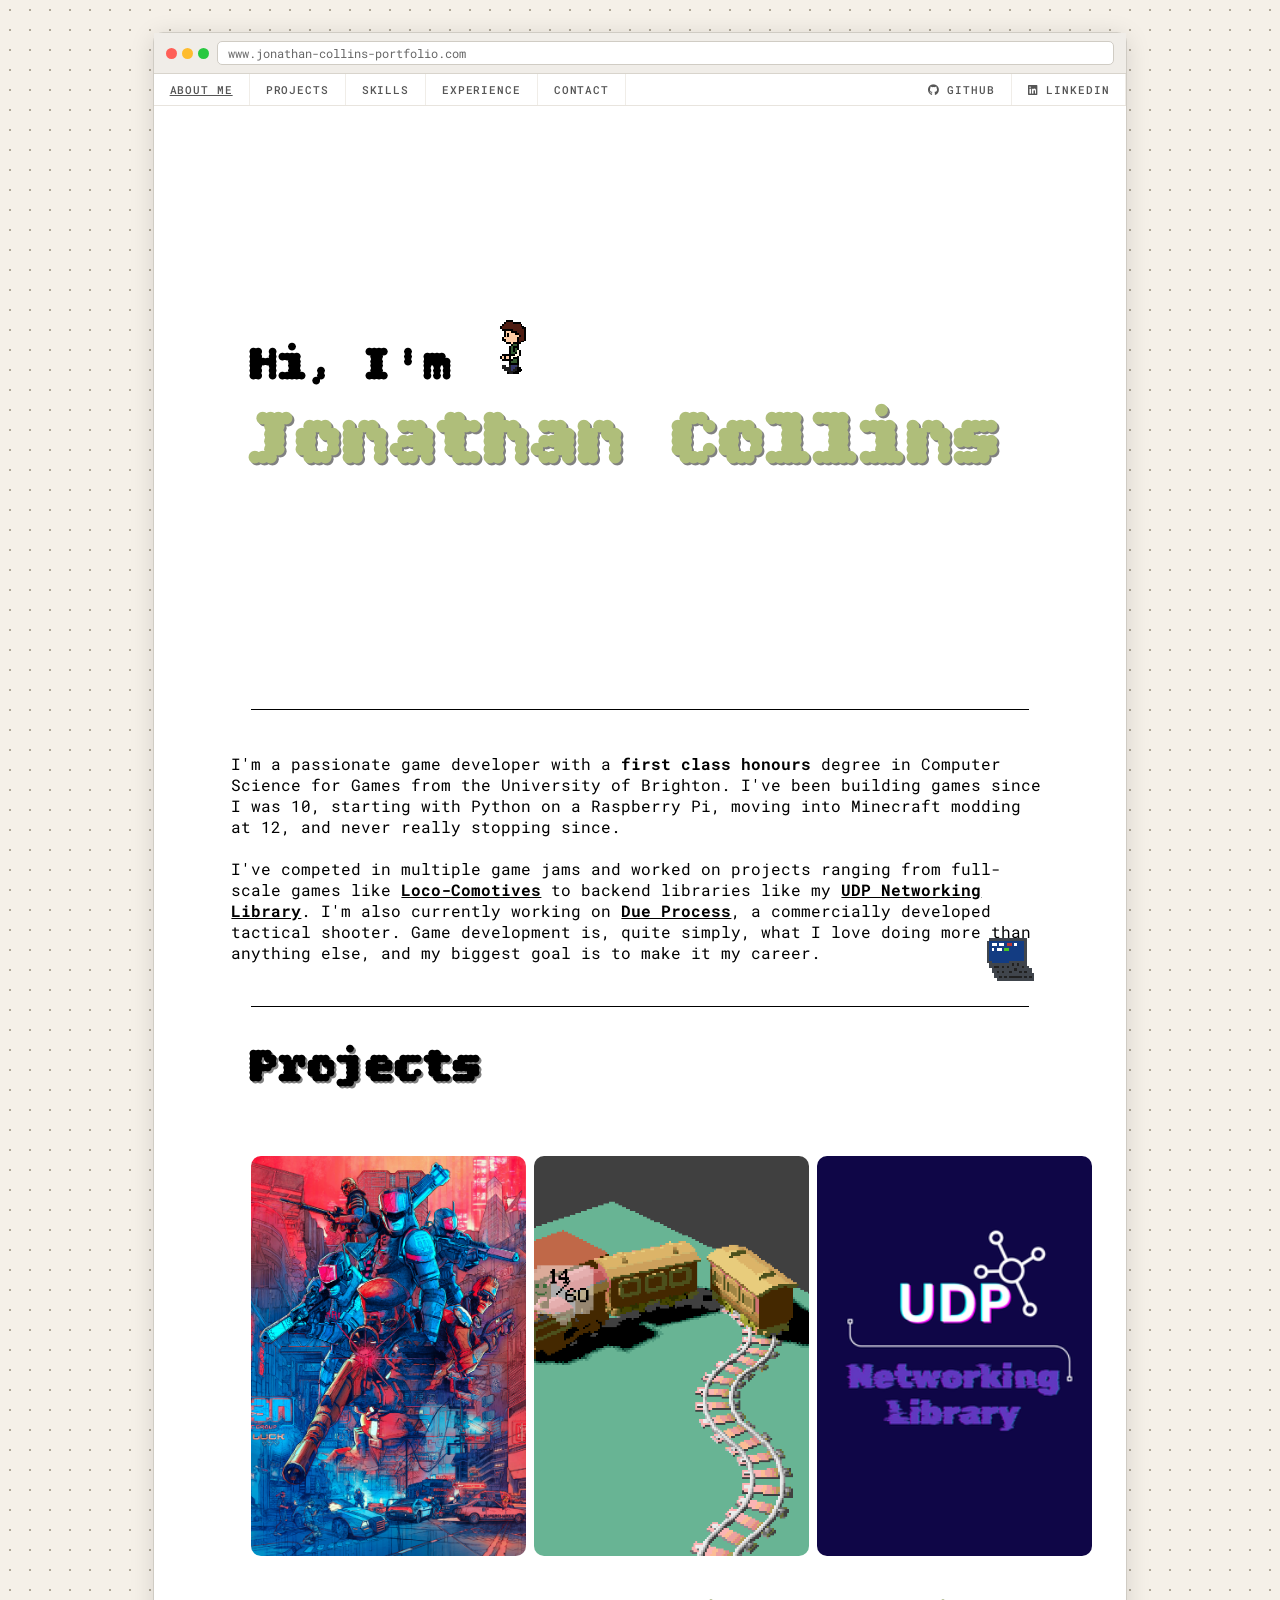
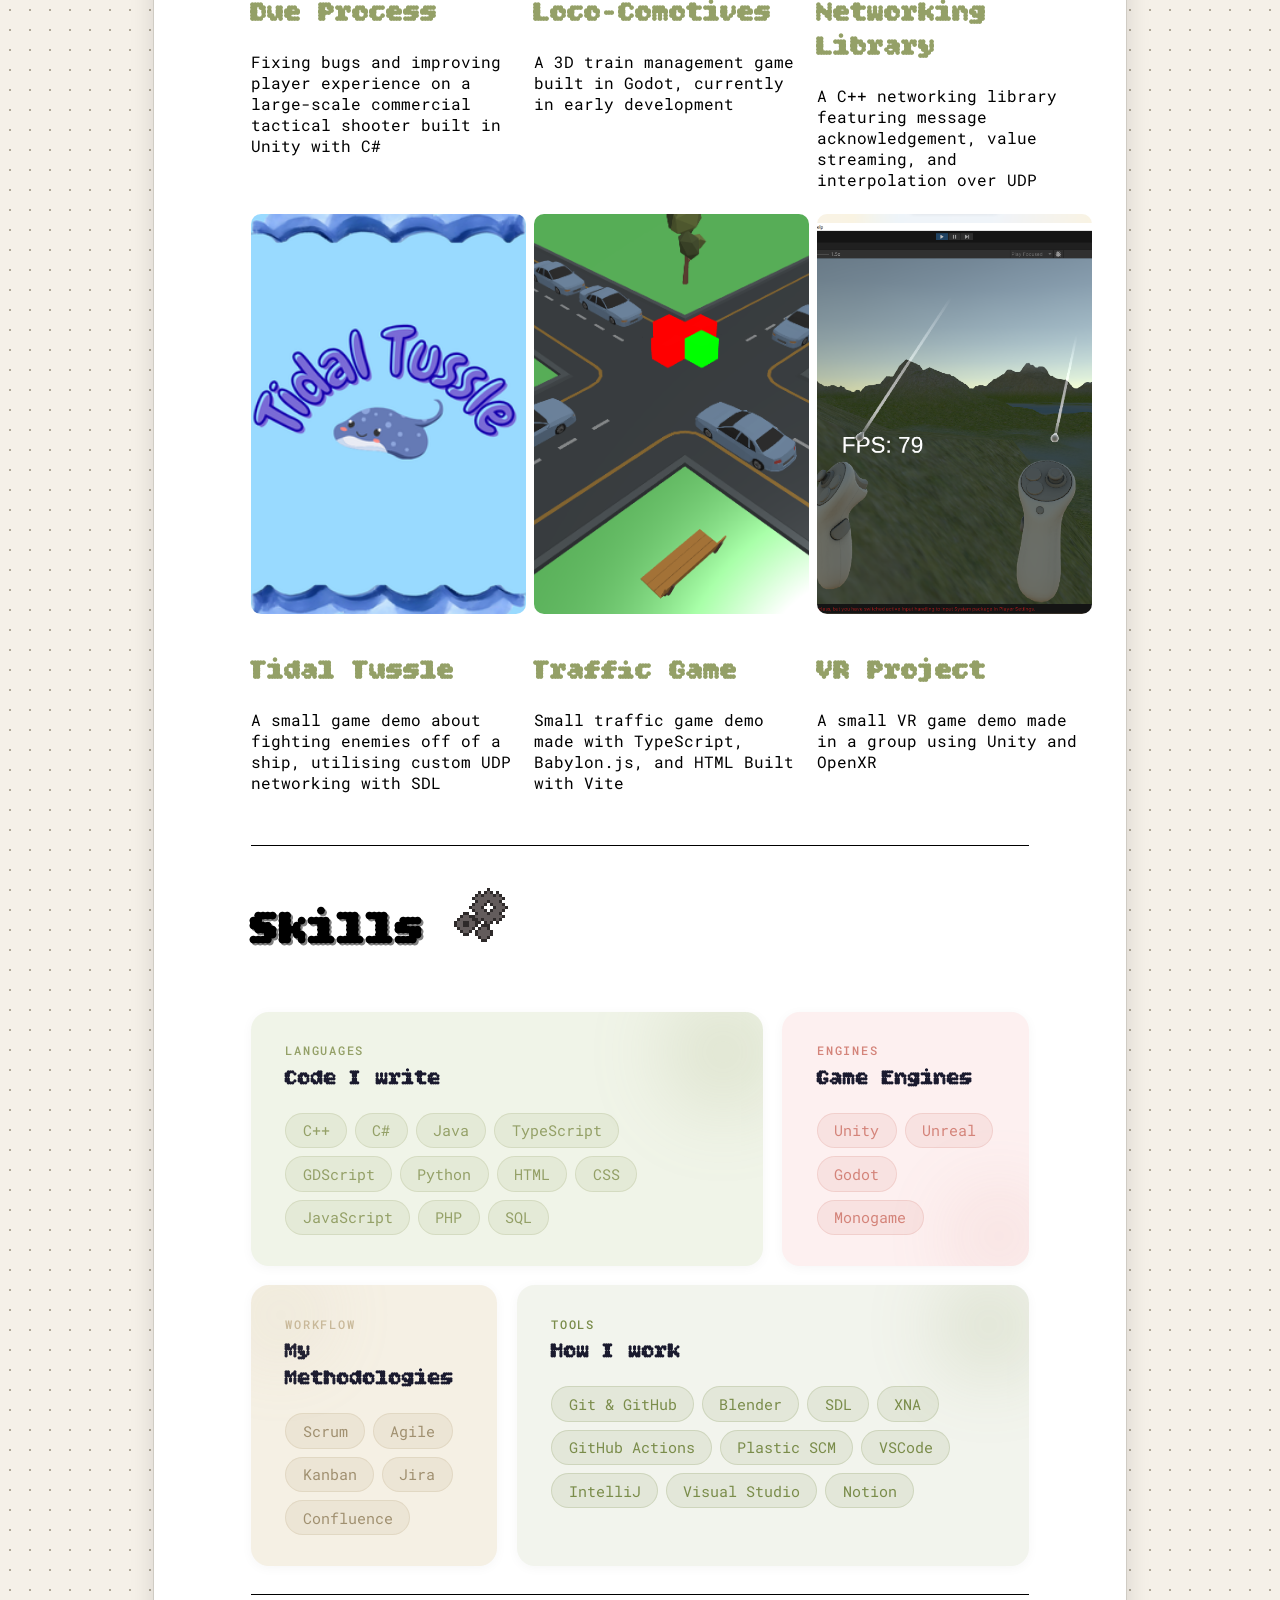
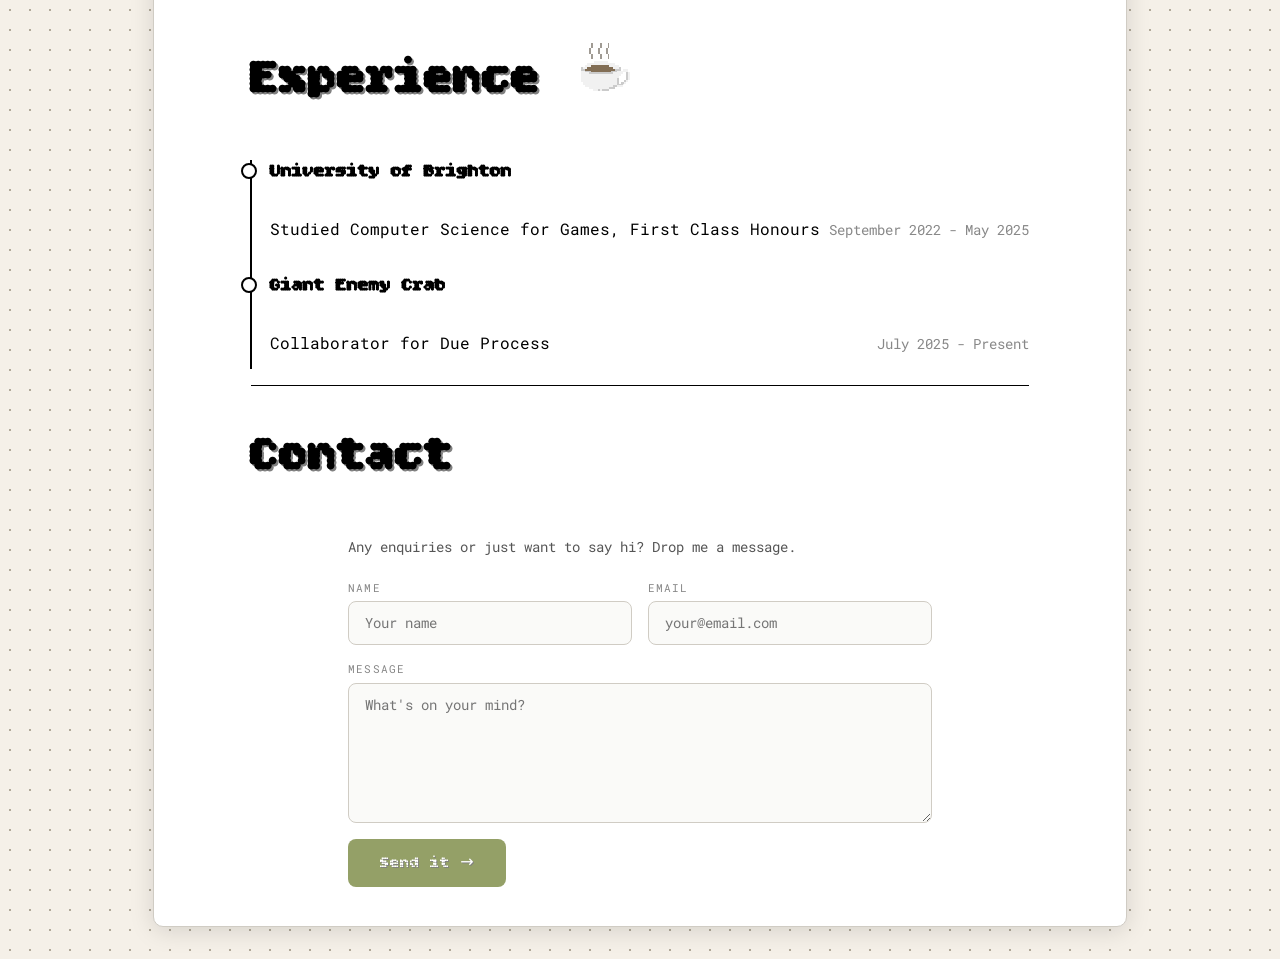
==== commit 3798f4c6: "Added icons to github and linkedin links, and right aligned them to seperate them from page navigati" ====
--- a/index.html
+++ b/index.html
@@ -2,6 +2,7 @@
 <html lang="en">
 <head>
     <link rel="icon" type="image/x-icon" href="favicon.ico">
+    <link rel="stylesheet" href="https://cdnjs.cloudflare.com/ajax/libs/font-awesome/6.5.0/css/all.min.css">
     <meta charset="UTF-8">
     <meta name="viewport" content="width=device-width, initial-scale=1.0">
     <title>Jonathan Collins</title>
@@ -30,8 +31,12 @@
                 <a href="#skills" class="nav-item">Skills</a>
                 <a href="#experience" class="nav-item">Experience</a>
                 <a href="#contact" class="nav-item">Contact</a>
-                <a href="https://github.com/ExtraSoupGames"class="nav-item">GitHub</a>
-                <a href="https://www.linkedin.com/in/jonnypcollins/"class="nav-item">LinkedIn</a>
+                <a href="https://github.com/ExtraSoupGames" class="nav-item-right">
+                    <i class="fa-brands fa-github"></i> GitHub
+                </a>
+                <a href="https://www.linkedin.com/in/jonnypcollins/" class="nav-item">
+                    <i class="fa-brands fa-linkedin"></i> LinkedIn
+                </a>
             </div>
 
             <div class="browser-intro">
--- a/stylesheet.css
+++ b/stylesheet.css
@@ -39,7 +39,7 @@
     display: flex;
 }
 
-.nav-item {
+.nav-item, .nav-item-right {
     padding: 8px 16px;
     font-family: 'Roboto Mono', monospace;
     font-size: 11px;
@@ -52,7 +52,11 @@
     text-decoration: none;
 }
 
-.nav-item.active {
+.nav-item-right {
+    margin-left: auto;
+}
+
+.nav-item.active, nav-item-right.active {
     text-decoration: underline;
 }
 
@@ -408,6 +412,9 @@
 .glow-purple {
     text-shadow: 2px 2px 5px plum;
 }
+.glow-green {
+    text-shadow: 2px 2px 5px green;
+}
 
 .joystick, .fish {
     height: 70px;
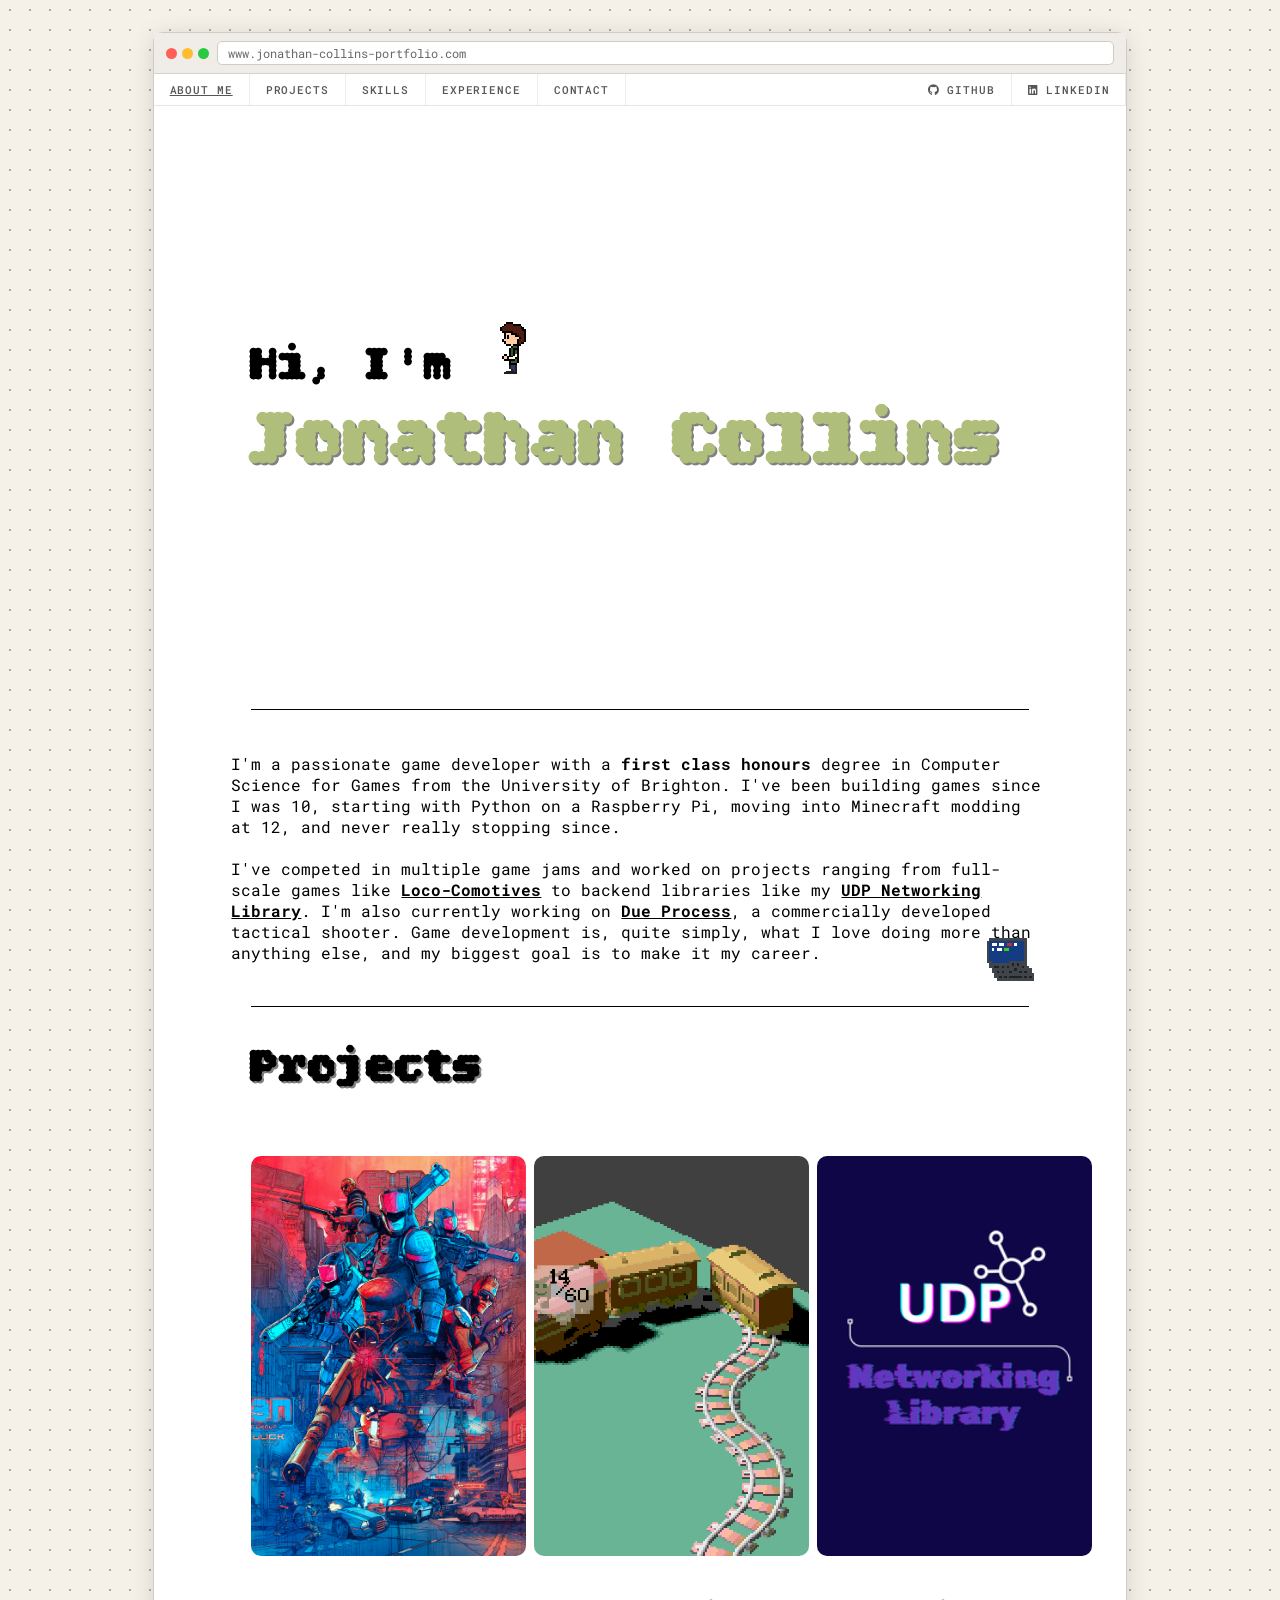
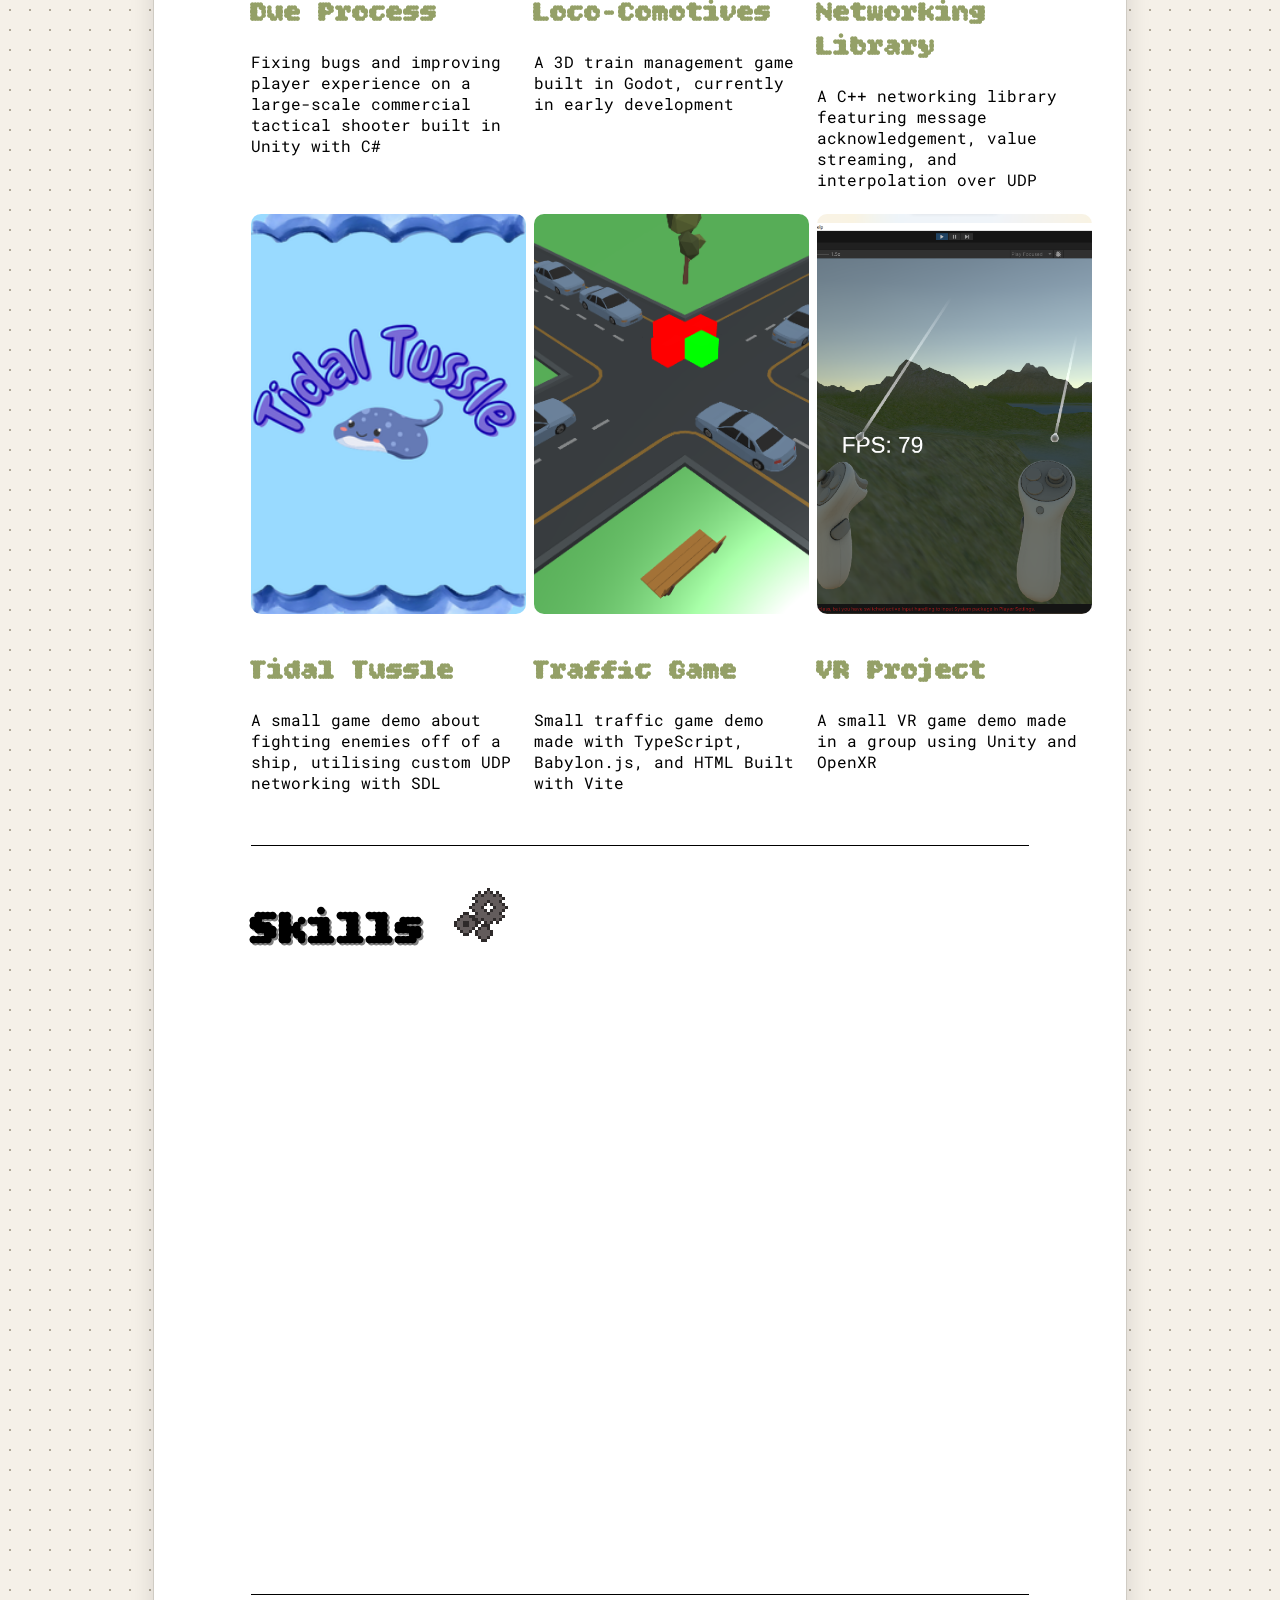
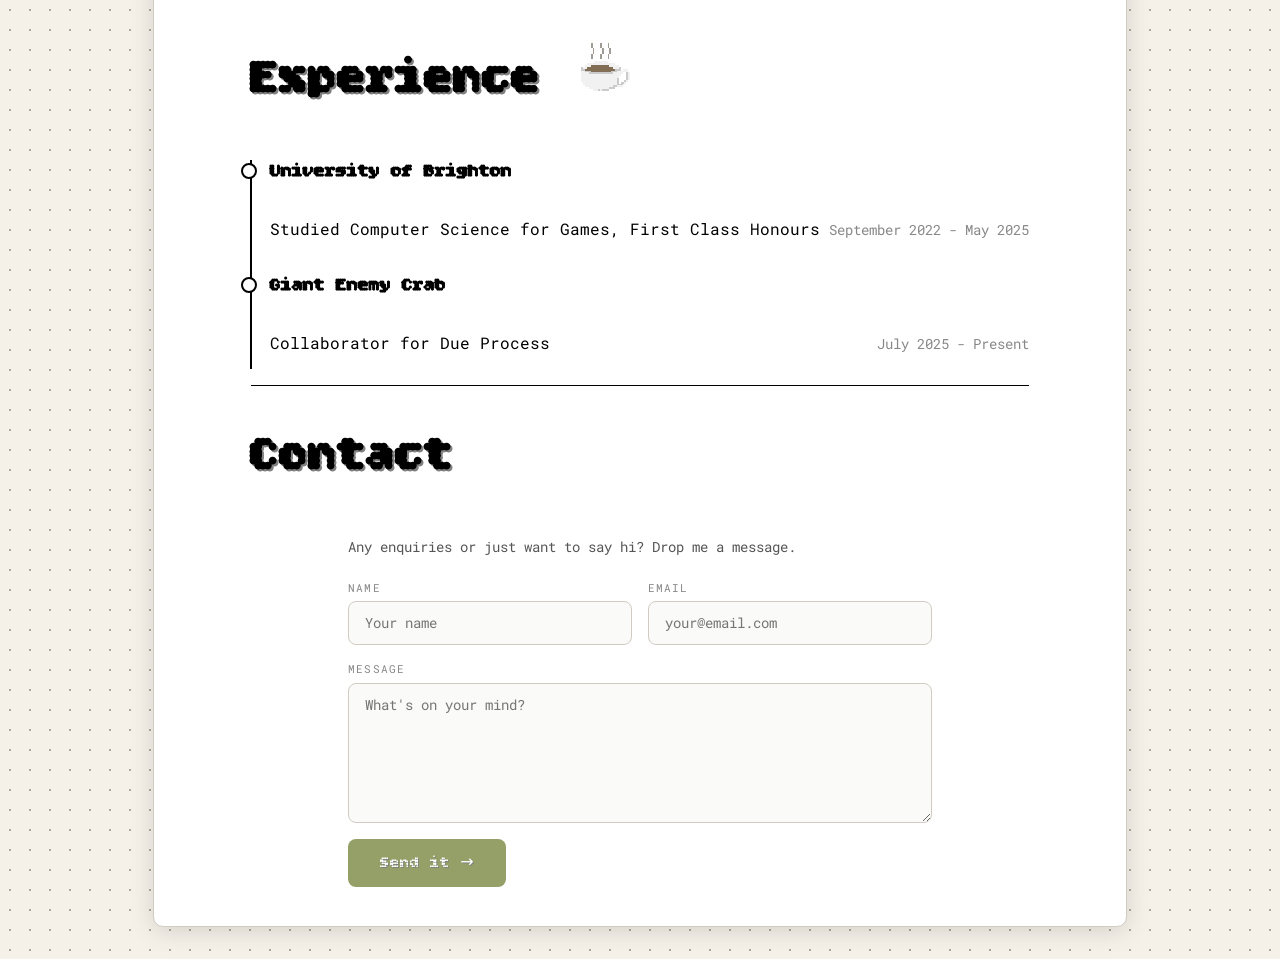
==== commit f8bb665f: "Fixed broken links" ====
--- a/index.html
+++ b/index.html
@@ -27,7 +27,7 @@
 
             <div class="nav">
                 <a class="nav-item active">About Me</a>
-                <a href="#project" class="nav-item">Projects</a>
+                <a href="#projects" class="nav-item">Projects</a>
                 <a href="#skills" class="nav-item">Skills</a>
                 <a href="#experience" class="nav-item">Experience</a>
                 <a href="#contact" class="nav-item">Contact</a>
@@ -70,7 +70,7 @@
             <hr width="80%" size="2" color="gray">
 
             <div class="project-library">
-                <h1 class="project-title" id="project">Projects</h1>
+                <h1 class="project-title" id="projects">Projects</h1>
             </div>
 
             <div class="project-images-gd">
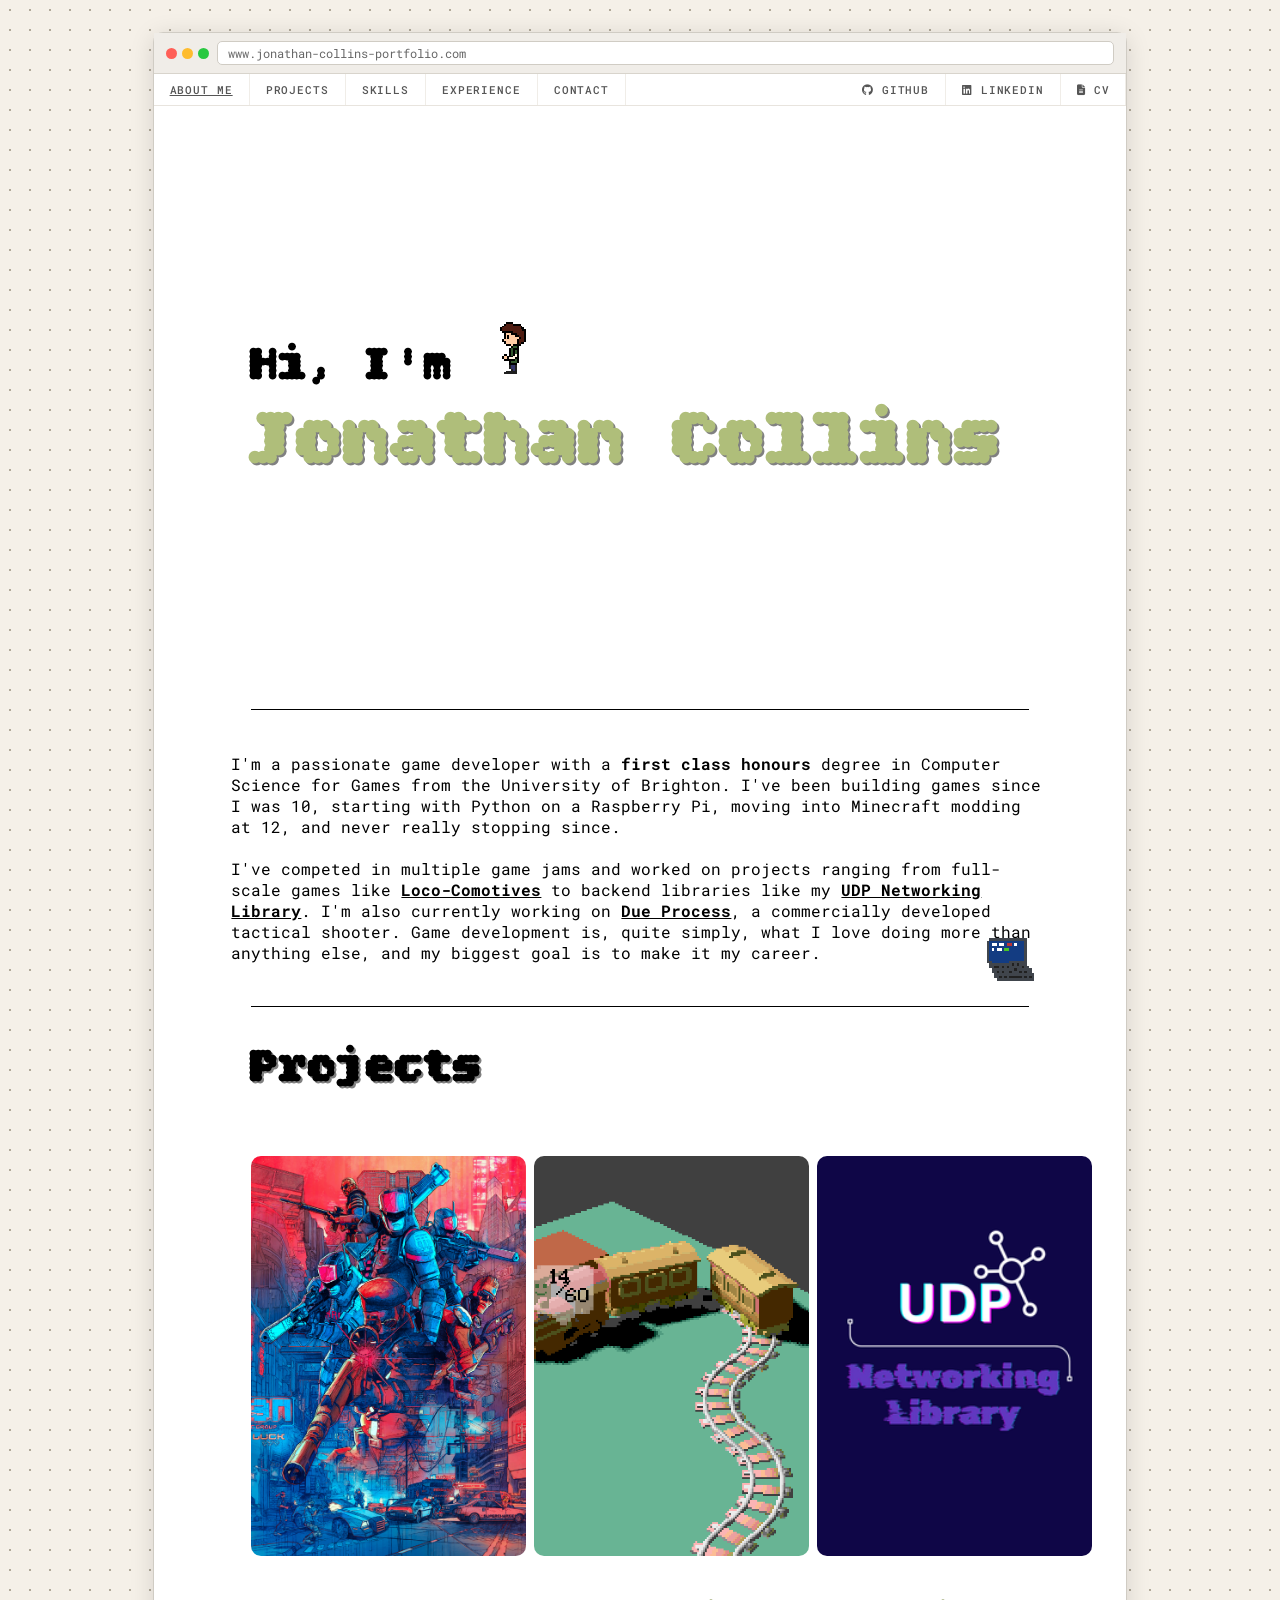
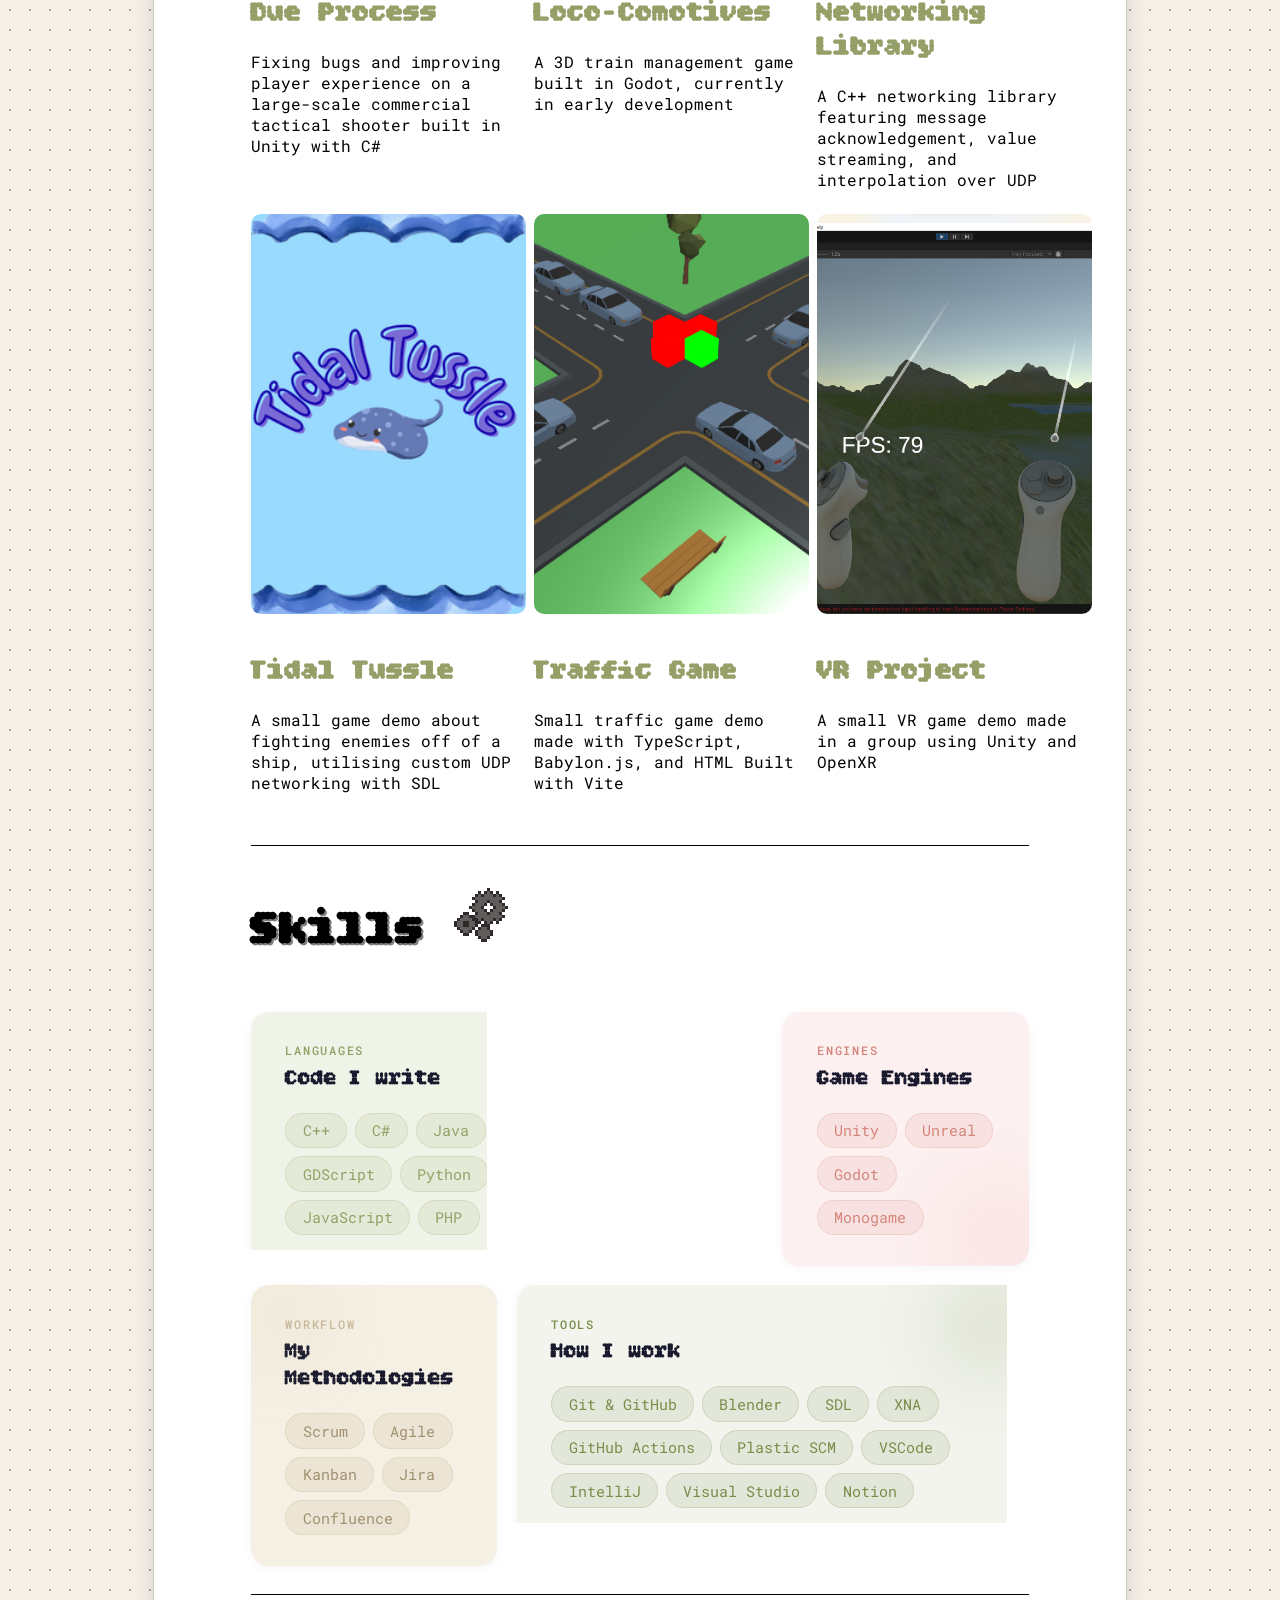
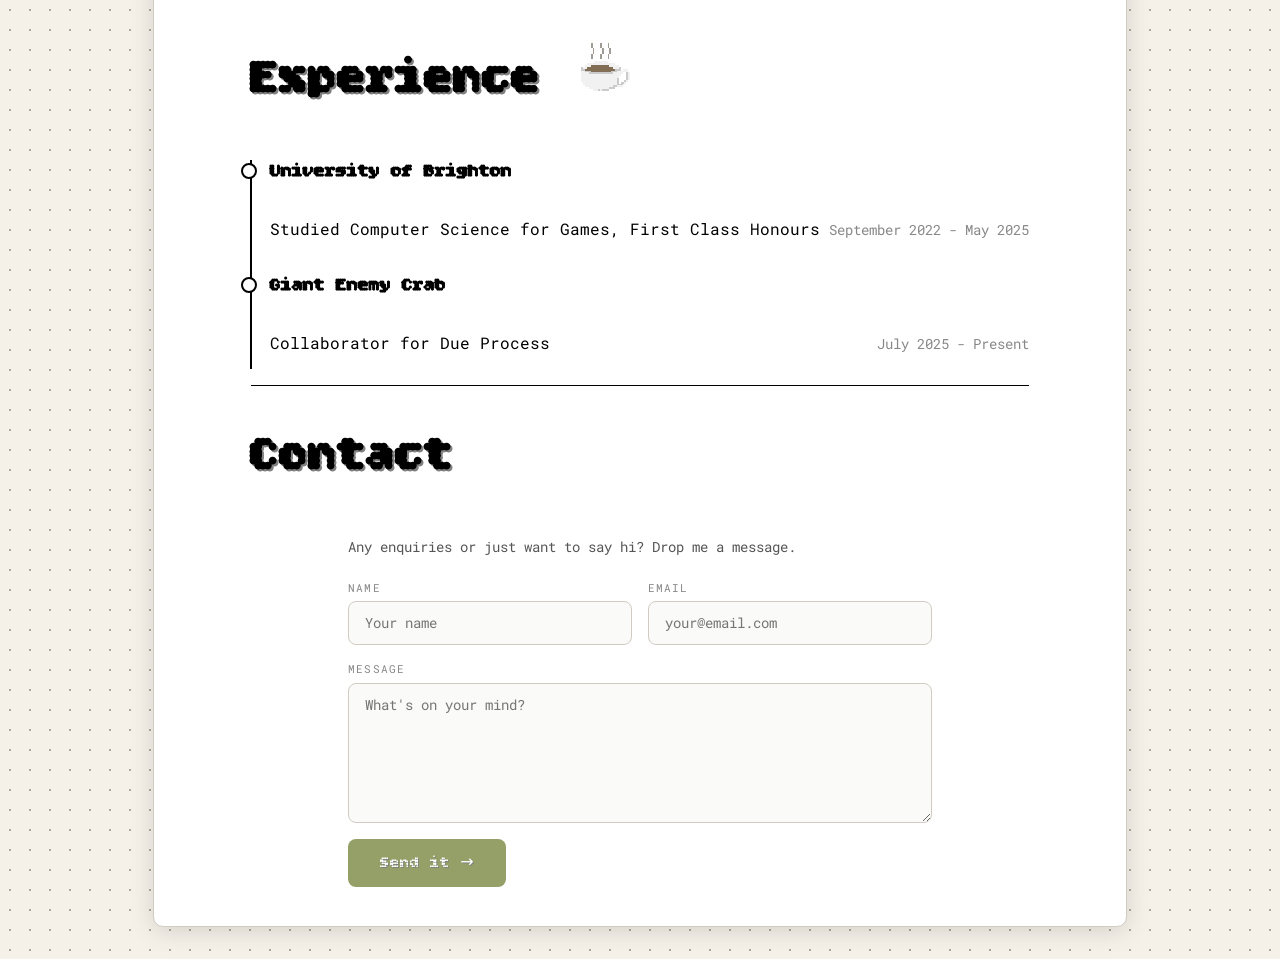
==== commit 895eda45: "Added CV link" ====
--- a/index.html
+++ b/index.html
@@ -37,6 +37,9 @@
                 <a href="https://www.linkedin.com/in/jonnypcollins/" class="nav-item">
                     <i class="fa-brands fa-linkedin"></i> LinkedIn
                 </a>
+                <a href="images/Jonathan Collins CV.pdf" download class="nav-item">
+                    <i class="fa-solid fa-file-lines"></i> CV
+                </a>
             </div>
 
             <div class="browser-intro">
--- a/stylesheet.css
+++ b/stylesheet.css
@@ -845,7 +845,8 @@
     border-radius: 10px;
     overflow: hidden;
     border: 1px solid #30363d;
-    width: 70%
+    width: 70%;
+    margin-top: 5%
 }
 
 .tt-terminal-bar {
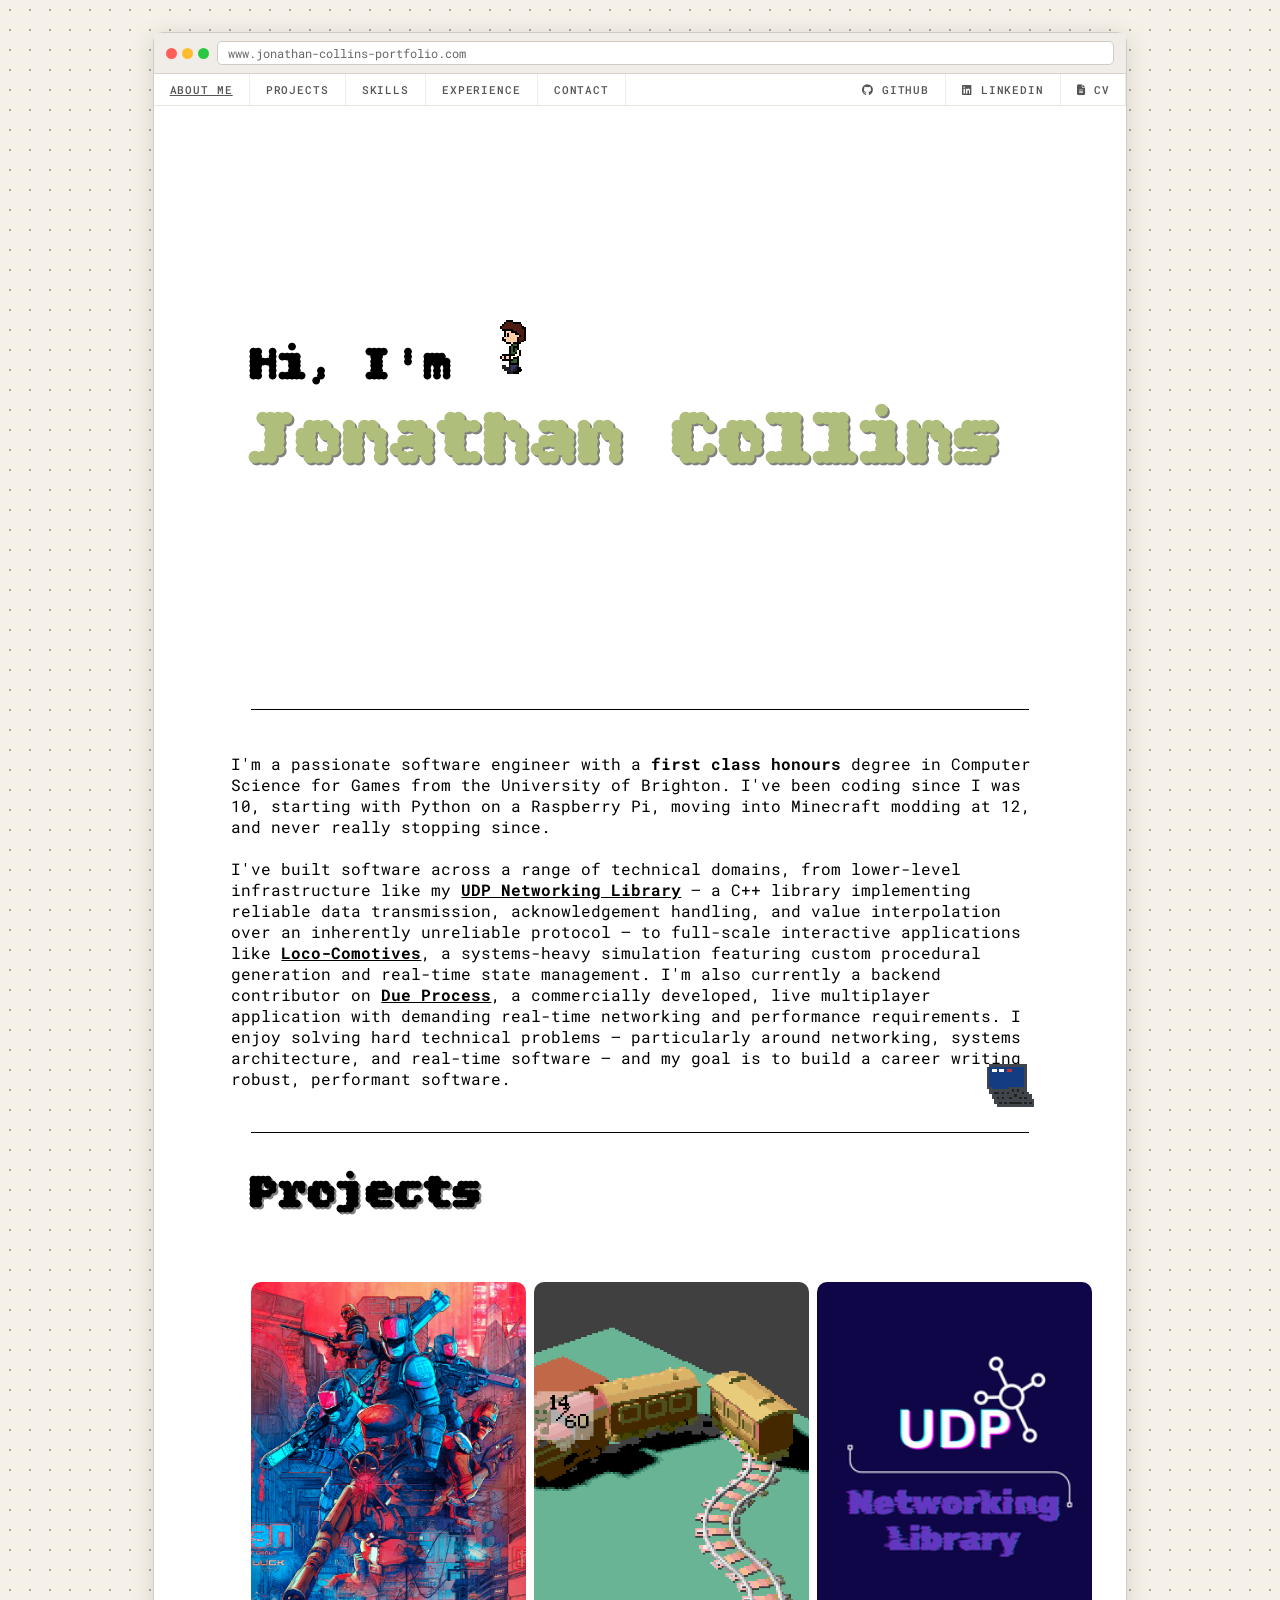
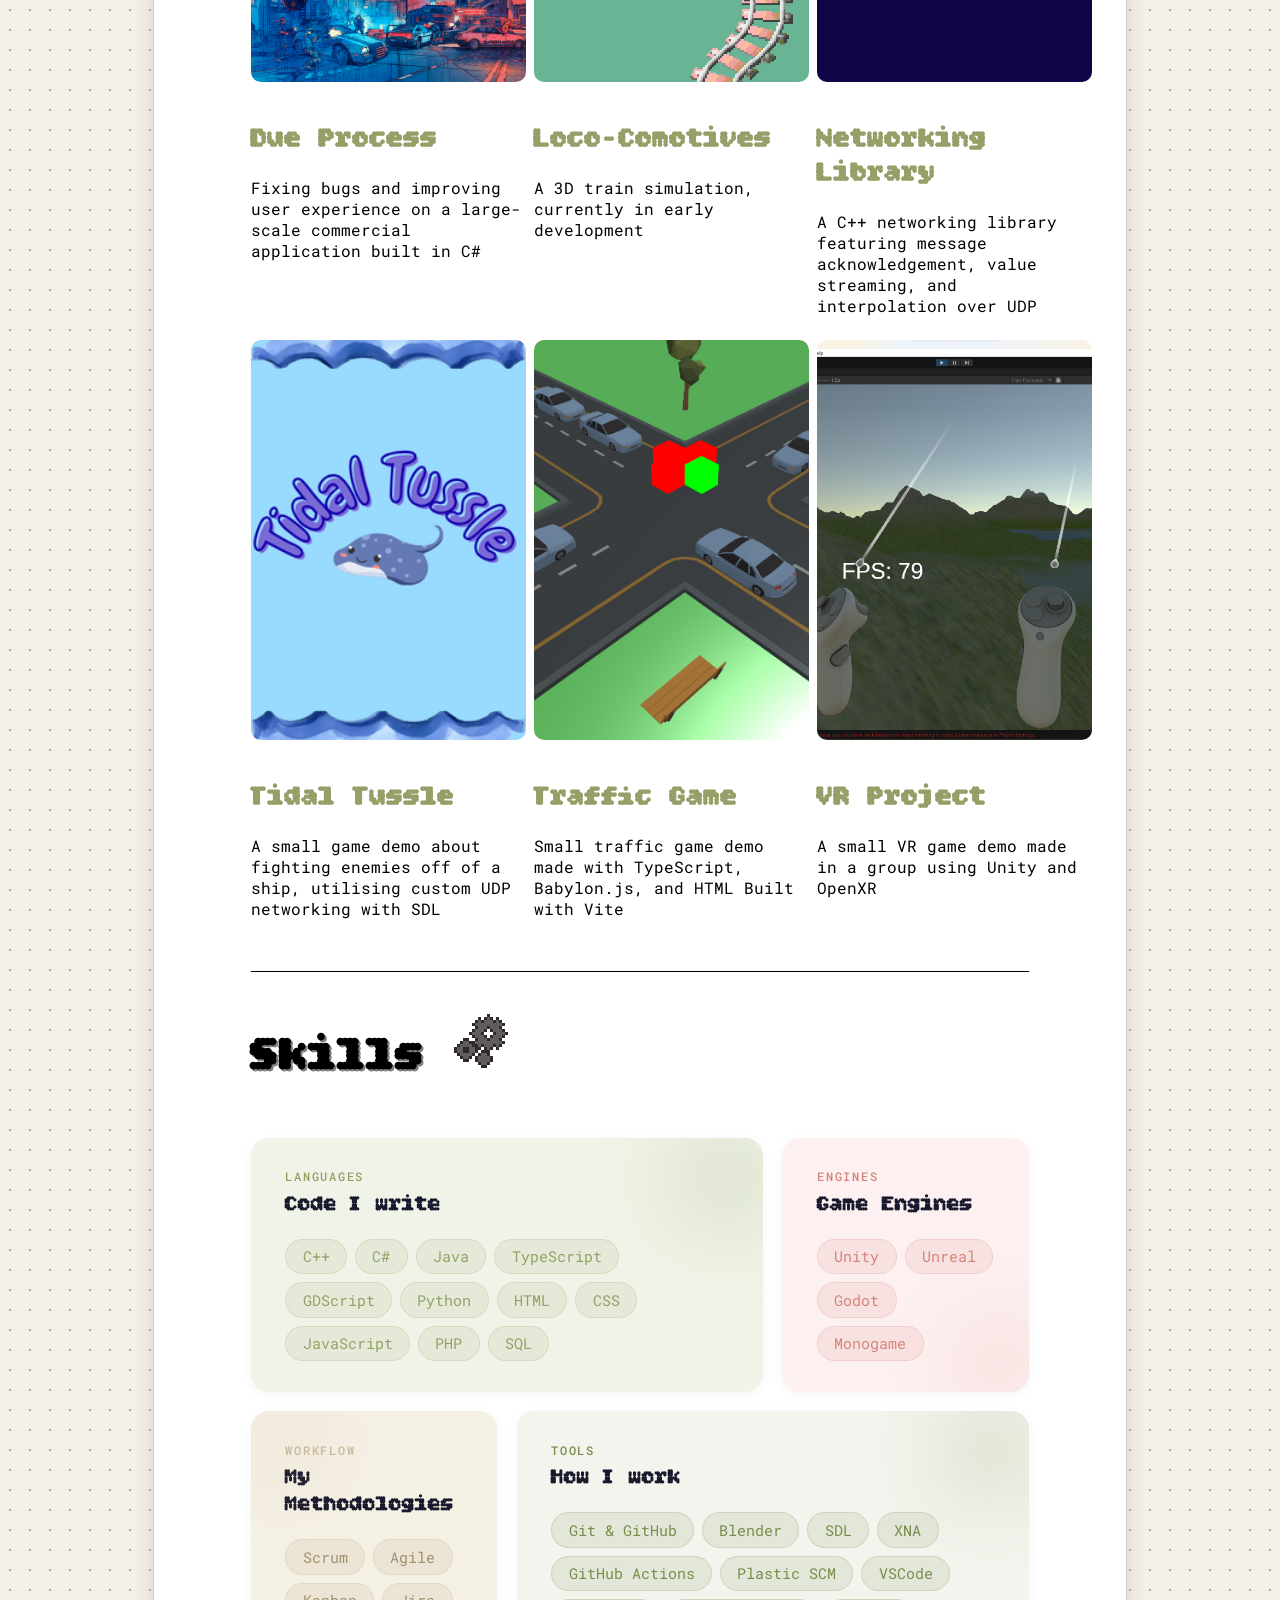
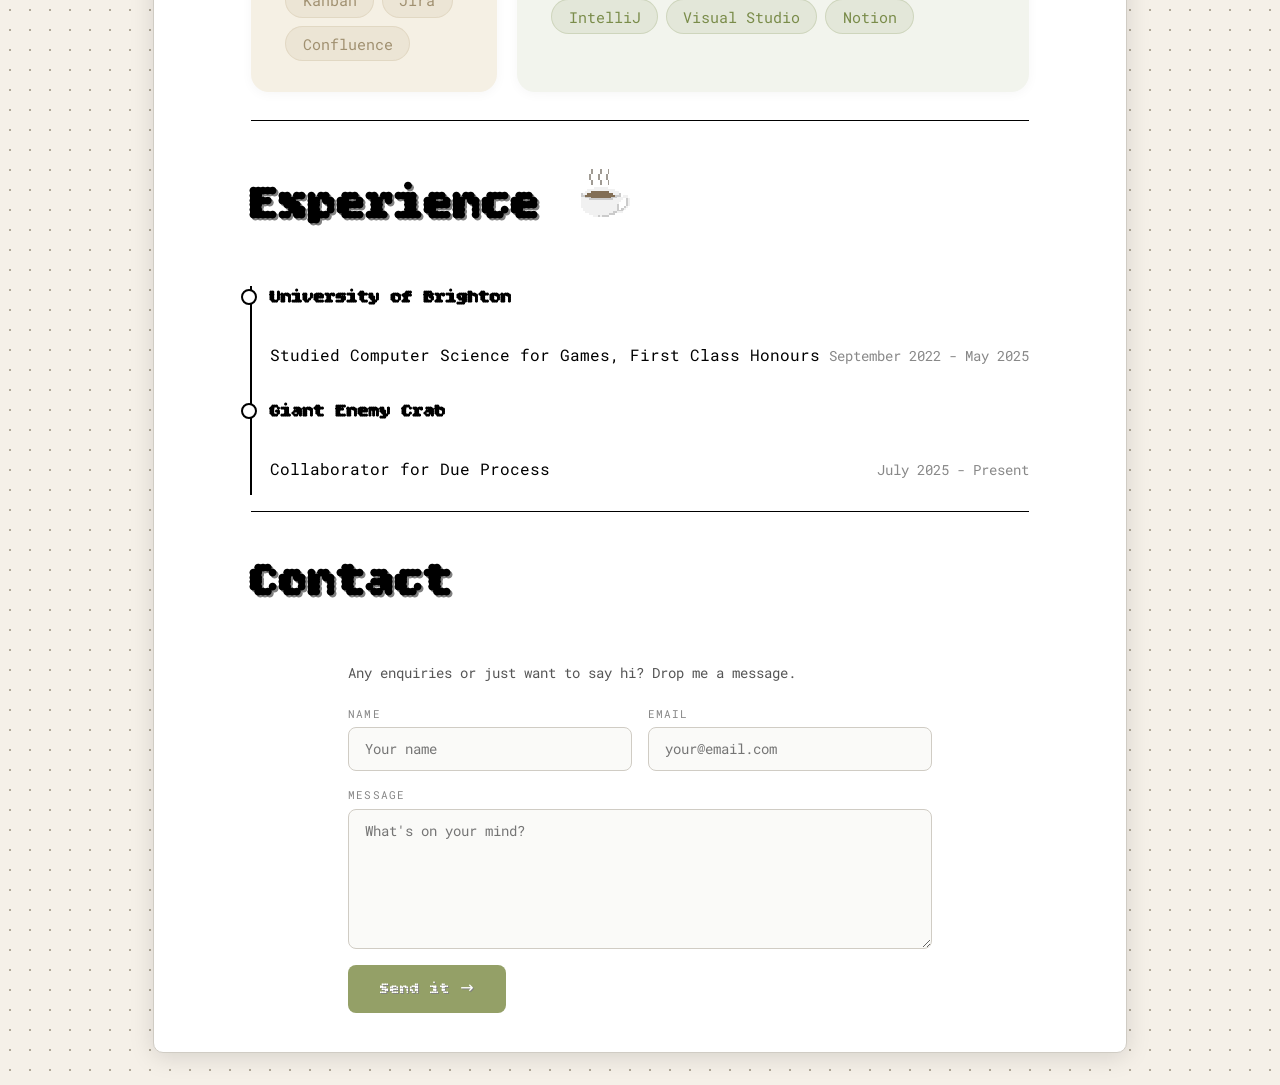
==== commit 3c16fb17: "Updated index" ====
--- a/index.html
+++ b/index.html
@@ -31,7 +31,7 @@
                 <a href="#skills" class="nav-item">Skills</a>
                 <a href="#experience" class="nav-item">Experience</a>
                 <a href="#contact" class="nav-item">Contact</a>
-                <a href="https://github.com/ExtraSoupGames" class="nav-item-right">
+                <a href="https://github.com/JonnyCollinsPlusPlus" class="nav-item-right">
                     <i class="fa-brands fa-github"></i> GitHub
                 </a>
                 <a href="https://www.linkedin.com/in/jonnypcollins/" class="nav-item">
@@ -56,17 +56,22 @@
             <hr width="80%" size="2" color="gray">
 
             <div class="bio-styling">
-                <p>I'm a passionate game developer with a <b>first class honours</b> degree 
+                <p>I'm a passionate software engineer with a <b>first class honours</b> degree 
                 in Computer Science for Games from the University of Brighton. I've been 
-                building games since I was 10, starting with Python on a Raspberry Pi, 
+                coding since I was 10, starting with Python on a Raspberry Pi, 
                 moving into Minecraft modding at 12, and never really stopping since. 
                 <br><br>
-                I've competed in multiple game jams and worked on projects ranging from 
-                full-scale games like <a href="loco.html"><b>Loco-Comotives</b></a> to backend libraries like
-                my <a href="networking-library.html"><b>UDP Networking Library</b></a>. I'm also currently working on 
-                <a href="due-process.html"><b>Due Process</b></a>, a commercially developed tactical shooter.
-                Game development is, quite simply, what I love doing more than anything else, and my biggest goal
-                is to make it my career.</p>
+                I've built software across a range of technical domains, from lower-level infrastructure 
+                like my <a href="networking-library.html"><b>UDP Networking Library</b></a> — a C++ library 
+                implementing reliable data transmission, acknowledgement handling, and value interpolation 
+                over an inherently unreliable protocol — to full-scale interactive applications like 
+                <a href="loco.html"><b>Loco-Comotives</b></a>, a systems-heavy simulation featuring custom 
+                procedural generation and real-time state management. I'm also currently a backend 
+                contributor on <a href="due-process.html"><b>Due Process</b></a>, a commercially developed, 
+                live multiplayer application with demanding real-time networking and performance 
+                requirements. I enjoy solving hard technical problems — particularly around networking, 
+                systems architecture, and real-time software — and my goal is to build a career writing 
+                robust, performant software.</p>
                 <img src="images/laptop-sprite.gif" alt="Laptop Sprite" class="laptop-sprite">
             </div>
 
@@ -82,11 +87,11 @@
                 <a href="networking-library.html"><img src="images/network-library.png" alt="Network Library" class="network-library-img"></a>
                 <div class="dp-desc">
                     <h2><a href="due-process.html">Due Process</a></h2>
-                    <p>Fixing bugs and improving player experience on a large-scale commercial tactical shooter built in Unity with C#</p>
+                    <p>Fixing bugs and improving user experience on a large-scale commercial application built in C#</p>
                 </div>
                 <div class="lc-desc">
                     <h2><a href="loco.html">Loco-Comotives</a></h2>
-                    <p>A 3D train management game built in Godot, currently in early development</p>
+                    <p>A 3D train simulation, currently in early development</p>
                 </div>
                 <div class="udp-desc">
                     <h2><a href="networking-library.html">Networking Library</a></h2>
